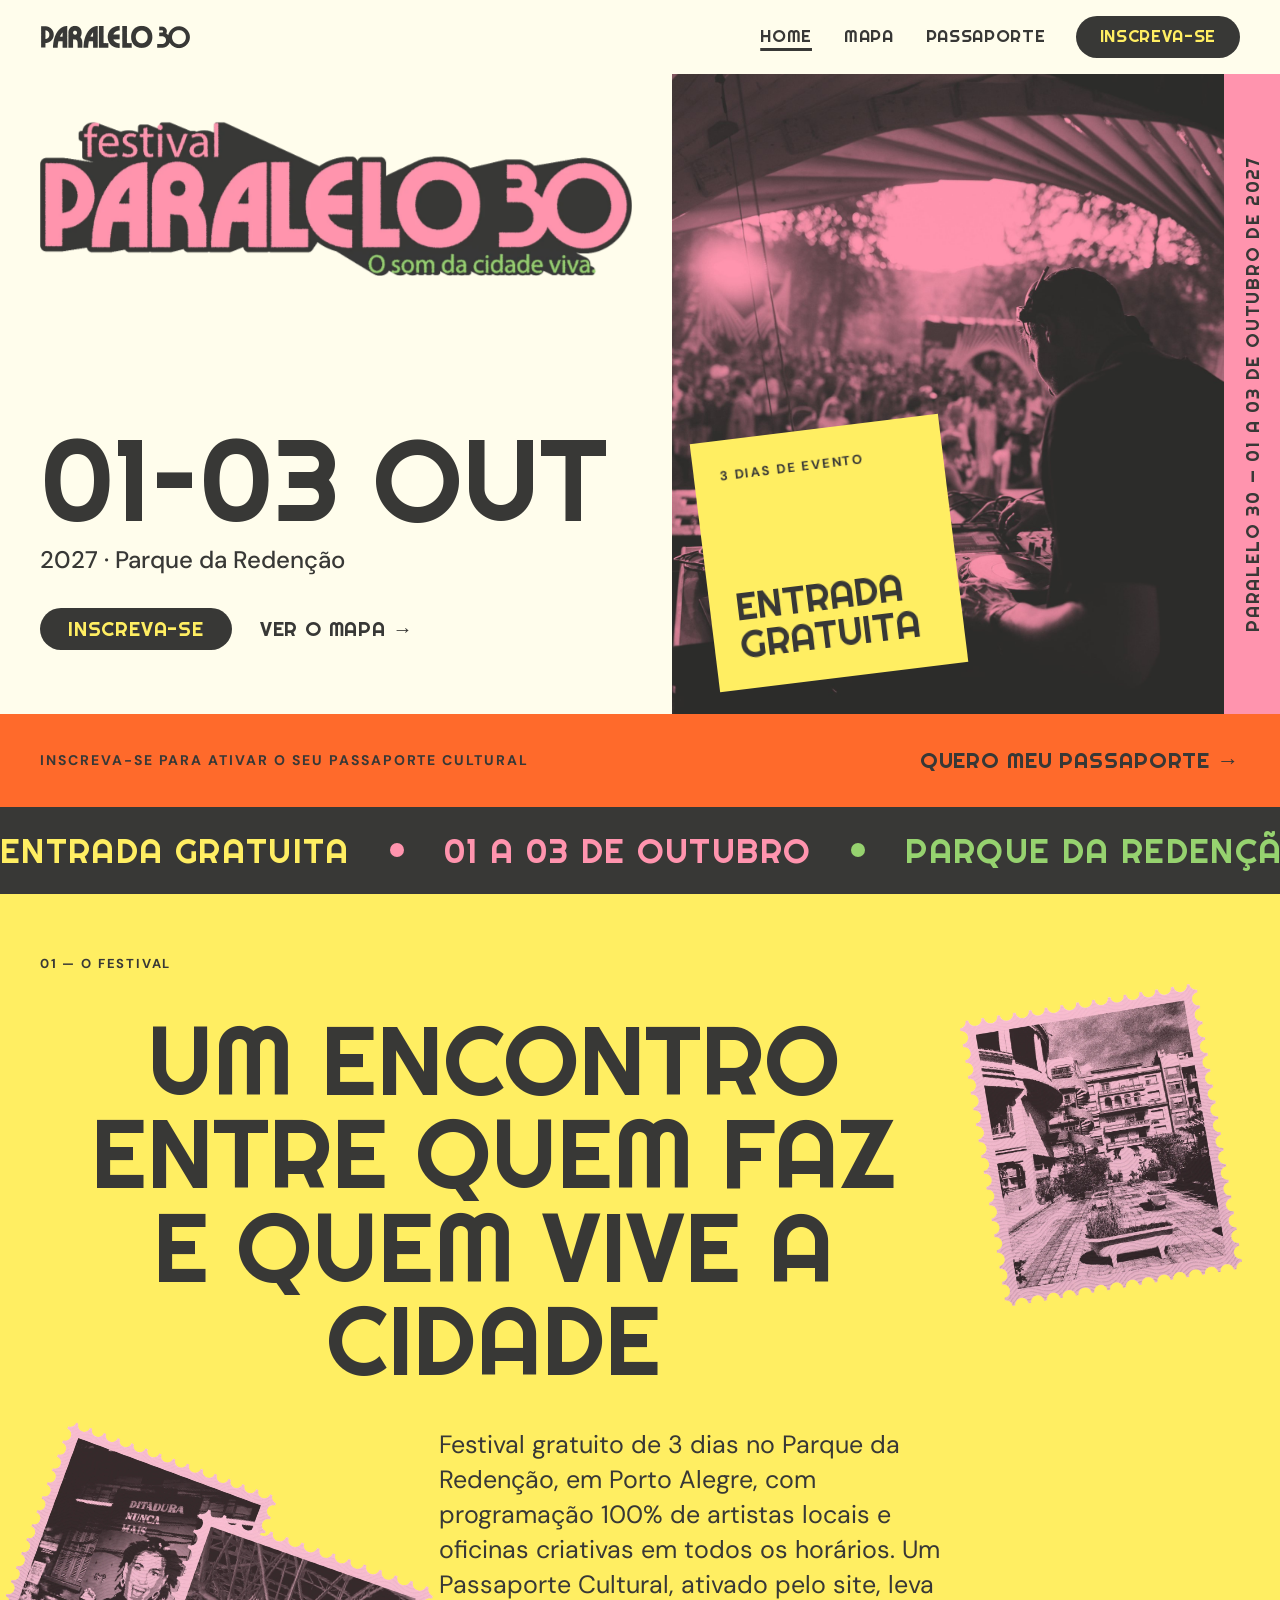
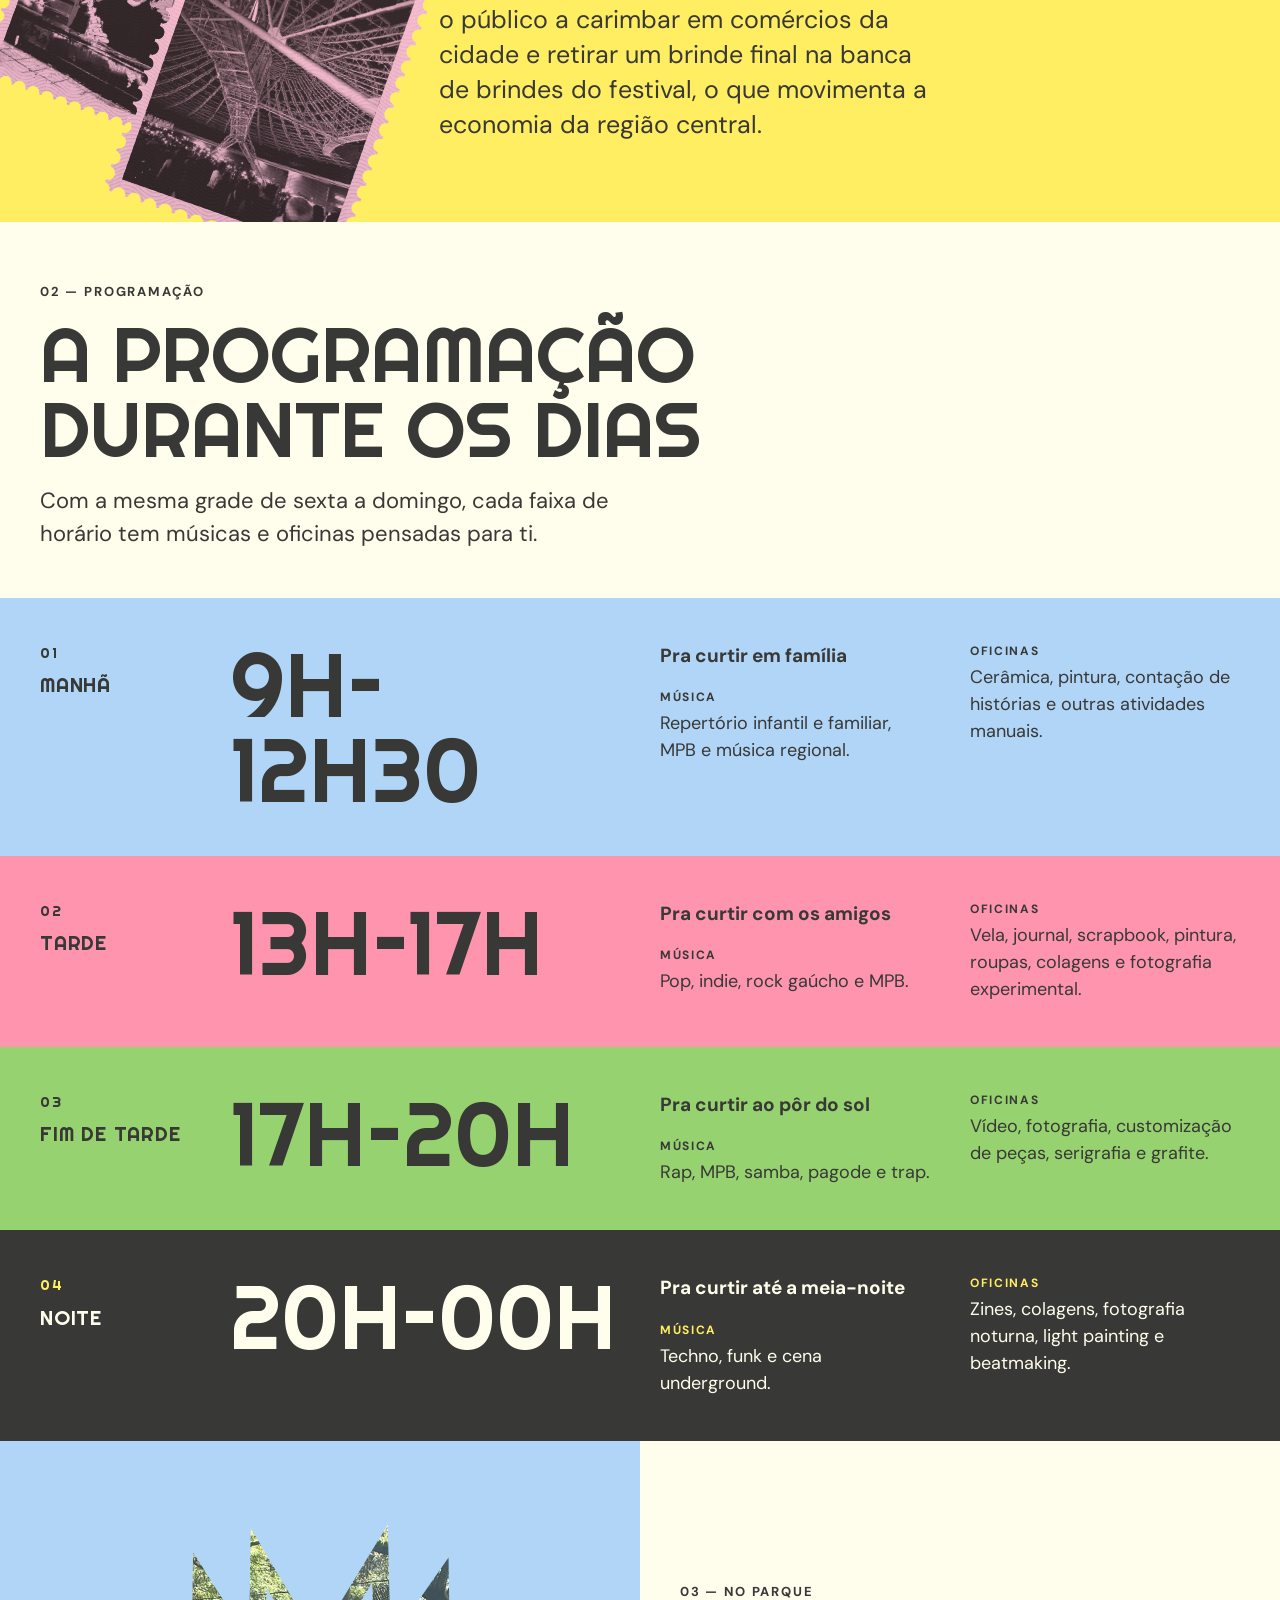
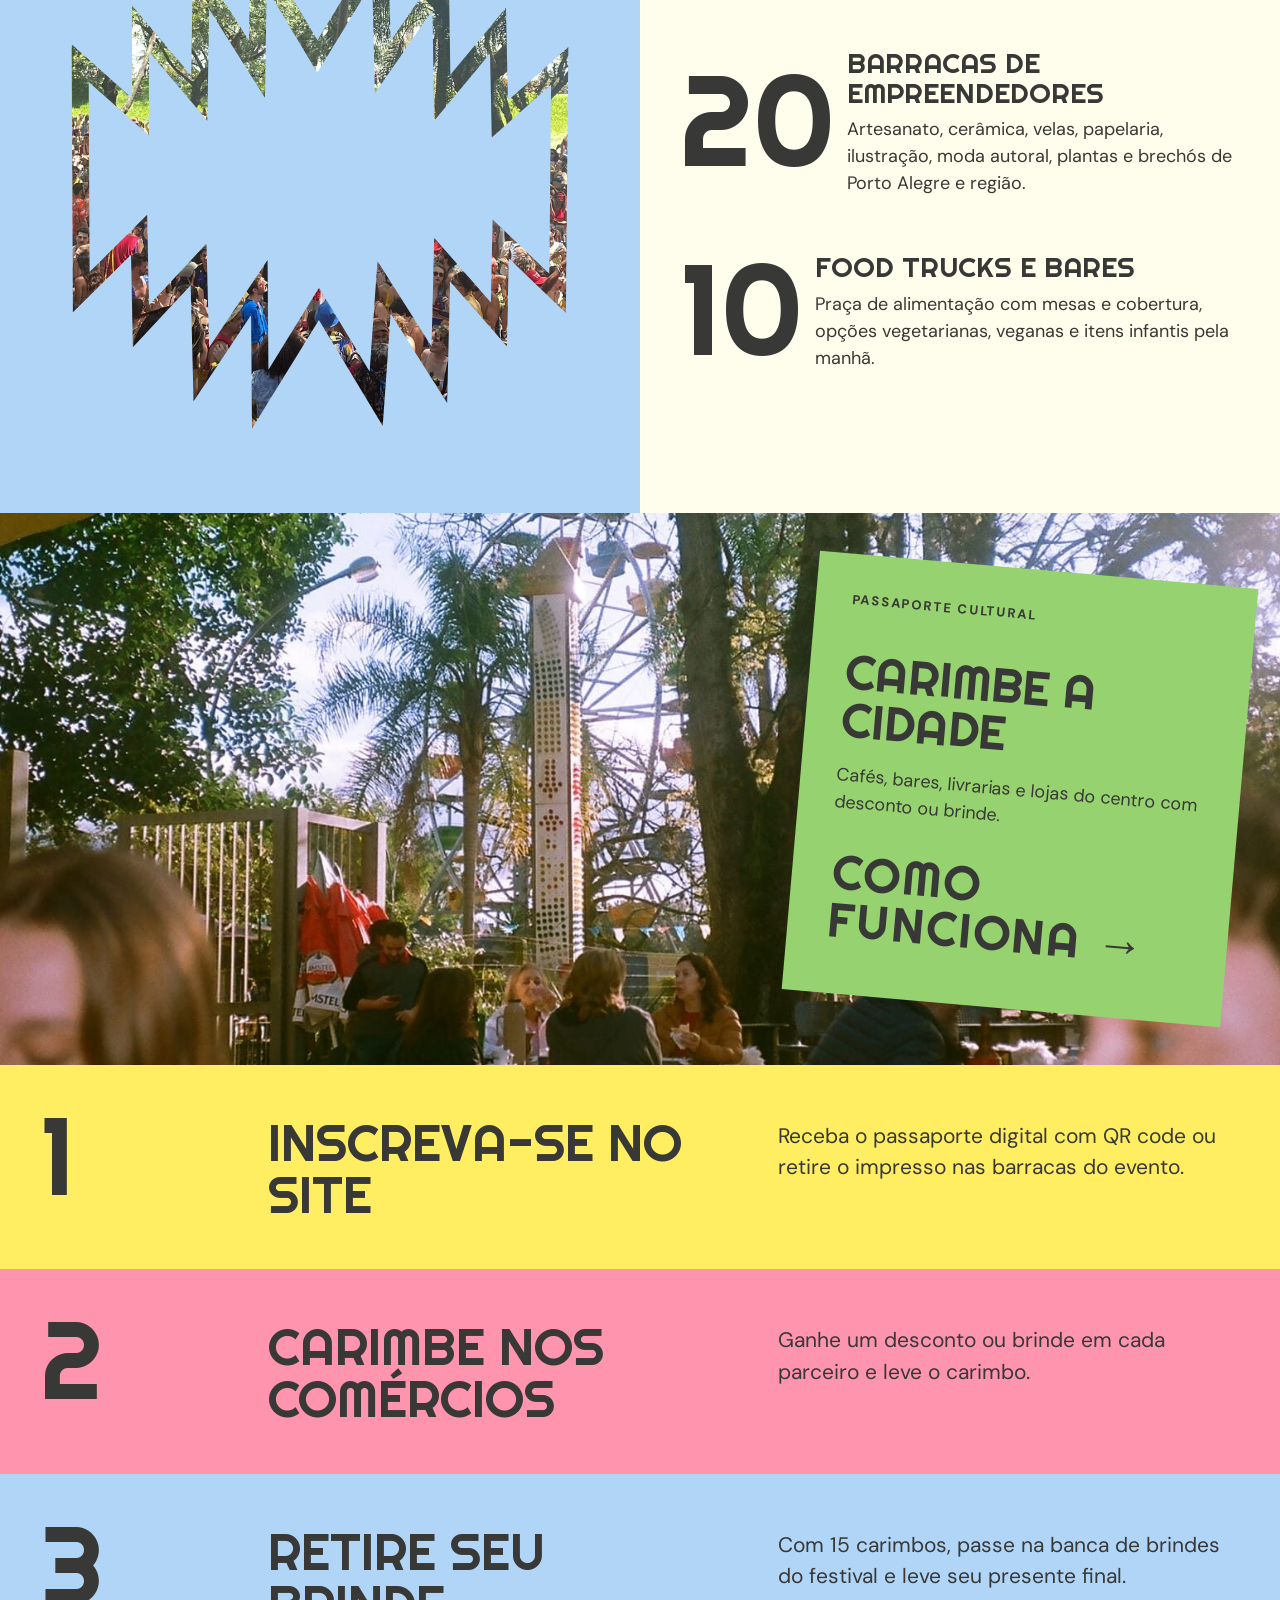
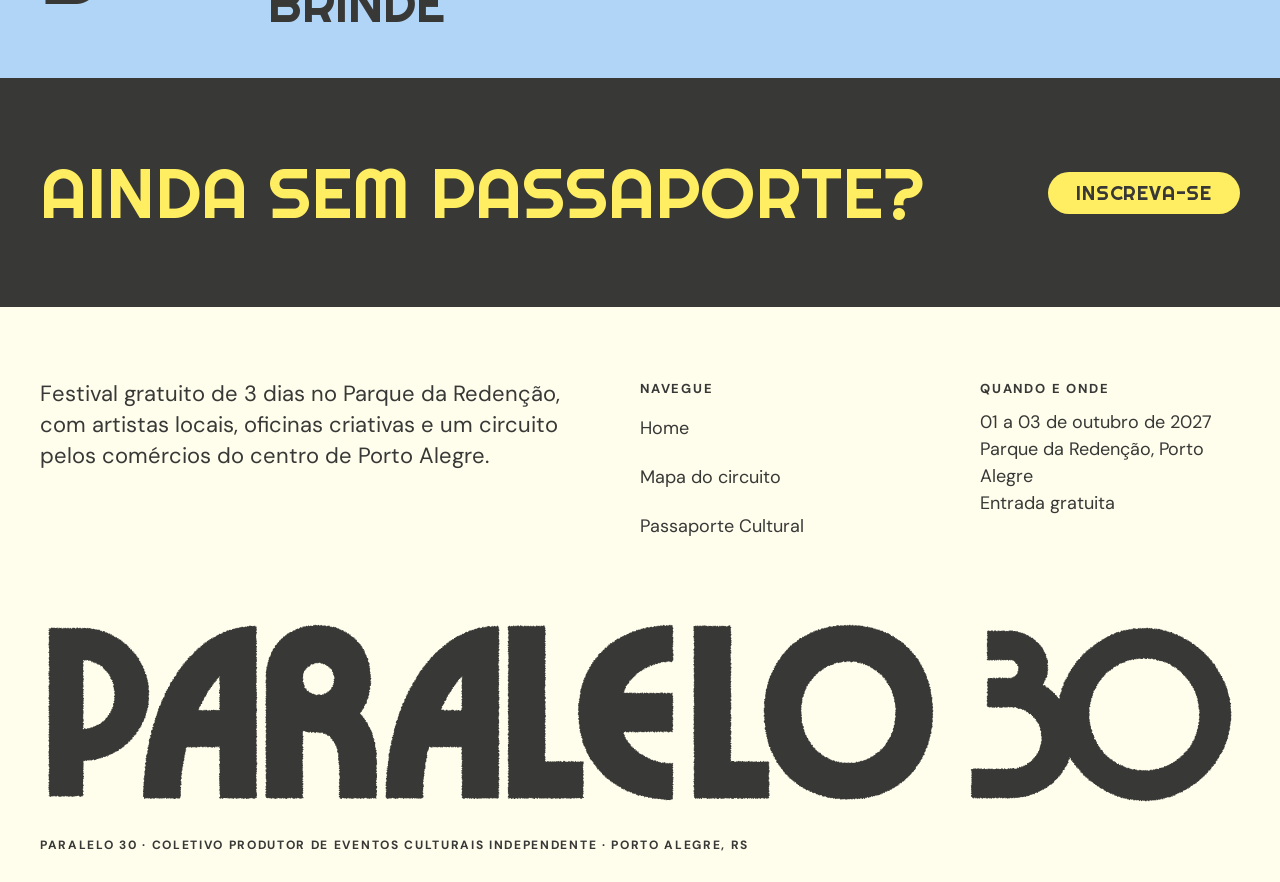
==== index.html @ cb879d27 "Publica site Paralelo 30" ====
<!doctype html>
<html lang="pt-BR">
<head>
<meta charset="utf-8">
<meta name="viewport" content="width=device-width, initial-scale=1">
<title>Paralelo 30 · Festival cultural em Porto Alegre</title>
<meta name="description" content="Paralelo 30: festival cultural gratuito de 3 dias no Parque da Redenção, Porto Alegre, 01 a 03 de outubro de 2027.">
<link rel="stylesheet" href="style.css">
</head>
<body>
<header class="top"><div class="top-in">
<a class="logo" href="index.html" aria-label="Paralelo 30, página inicial"><img src="assets/logo-dark.svg" alt="Paralelo 30"></a>
<nav aria-label="Principal"><a class="tab rt on" href="index.html" aria-current="page">Home</a><a class="tab rt" href="mapa.html">Mapa</a><a class="tab rt" href="passaporte.html">Passaporte</a><a class="btn dark rt" href="passaporte.html#inscricao">Inscreva-se</a></nav>
</div></header>
<main>
<section class="hero">
<div class="hero-l">
<img class="logo-hero in" src="assets/hero-logo.webp" alt="Festival Paralelo 30. O som da cidade viva.">
<div class="col">
<div><p class="date rt wipe d1">01–03 out</p><p class="where in d2">2027 · Parque da Redenção</p></div>
<div class="btns in d3"><a class="btn dark rt" href="passaporte.html#inscricao">Inscreva-se</a><a class="lnk rt" href="mapa.html">Ver o mapa →</a></div>
</div>
</div>
<div class="hero-r">
<img src="assets/dj.jpg" alt="DJ em silhueta atrás da mesa, olhando para o público ao ar livre">
<div class="sq"><p class="eyebrow">3 dias de evento</p><p class="rt">Entrada gratuita</p></div>
</div>
<div class="vstrip" style="background:#FF94AE"><span class="rt vtext">Paralelo 30 — 01 a 03 de outubro de 2027</span></div>
</section>
<section class="strip-o"><div class="wrap"><p class="eyebrow">Inscreva-se para ativar o seu passaporte cultural</p><a class="rt lnk" href="passaporte.html#inscricao">Quero meu passaporte →</a></div></section>
<section class="mq-box" aria-label="Resumo do festival"><div class="mq"><div class="mq-g"><span class="t rt" style="color:#FFEE62">Entrada gratuita</span><i style="background:#FF94AE"></i><span class="t rt" style="color:#FF94AE">01 a 03 de outubro</span><i style="background:#96D26F"></i><span class="t rt" style="color:#96D26F">Parque da Redenção</span><i style="background:#B0D5F7"></i><span class="t rt" style="color:#B0D5F7">Artistas locais</span><i style="background:#FFEE62"></i><span class="t rt" style="color:#FFFDEC">Passaporte Cultural</span><i style="background:#FF6A2B"></i></div><div class="mq-g" aria-hidden="true"><span class="t rt" style="color:#FFEE62">Entrada gratuita</span><i style="background:#FF94AE"></i><span class="t rt" style="color:#FF94AE">01 a 03 de outubro</span><i style="background:#96D26F"></i><span class="t rt" style="color:#96D26F">Parque da Redenção</span><i style="background:#B0D5F7"></i><span class="t rt" style="color:#B0D5F7">Artistas locais</span><i style="background:#FFEE62"></i><span class="t rt" style="color:#FFFDEC">Passaporte Cultural</span><i style="background:#FF6A2B"></i></div></div></section>
<section class="s01">
<img class="st mural pop" src="assets/stamp-mural.webp" alt="Selo postal rosa com foto em preto e rosa de um mural com o rosto de uma mulher sorrindo e a frase Ditadura nunca mais">
<img class="st estrutura pop" src="assets/stamp-estrutura.webp" alt="Selo postal rosa com foto em preto e rosa da estrutura metálica de um telhado sobre o público">
<img class="st patio pop" src="assets/stamp-patio.webp" alt="Selo postal rosa com foto em preto e rosa de um pátio com banheiras de plantas e prédios ao fundo">
<div class="wrap">
<p class="eyebrow">01 — O festival</p>
<h2 class="rt">Um encontro entre quem faz <br> e quem vive a cidade</h2>
<p class="txt">Festival gratuito de 3 dias no Parque da Redenção, em Porto Alegre, com programação 100% de artistas locais e oficinas criativas em todos os horários. Um Passaporte Cultural, ativado pelo site, leva o público a carimbar em comércios da cidade e retirar um brinde final na banca de brindes do festival, o que movimenta a economia da região central.</p>
</div>
</section>
<section class="prog-h"><p class="eyebrow">02 — Programação</p><h2 class="rt h-xl" style="max-width:980px">A programação durante os dias</h2><p class="lead">Com a mesma grade de sexta a domingo, cada faixa de horário tem músicas e oficinas pensadas para ti.</p></section>
<article style="background:#B0D5F7;color:#383836"><div class="row">
<div class="n"><p class="rt num" style="color:#383836">01</p><p class="rt lbl">Manhã</p></div>
<h3 class="rt">9h–12h30</h3>
<div class="c1"><p class="who">Pra curtir em família</p><div><p class="k" style="color:#383836">Música</p><p class="v">Repertório infantil e familiar, MPB e música regional.</p></div></div>
<div class="c2"><p class="k" style="color:#383836">Oficinas</p><p class="v">Cerâmica, pintura, contação de histórias e outras atividades manuais.</p></div>
</div></article>
<article style="background:#FF94AE;color:#383836"><div class="row">
<div class="n"><p class="rt num" style="color:#383836">02</p><p class="rt lbl">Tarde</p></div>
<h3 class="rt">13h–17h</h3>
<div class="c1"><p class="who">Pra curtir com os amigos</p><div><p class="k" style="color:#383836">Música</p><p class="v">Pop, indie, rock gaúcho e MPB.</p></div></div>
<div class="c2"><p class="k" style="color:#383836">Oficinas</p><p class="v">Vela, journal, scrapbook, pintura, roupas, colagens e fotografia experimental.</p></div>
</div></article>
<article style="background:#96D26F;color:#383836"><div class="row">
<div class="n"><p class="rt num" style="color:#383836">03</p><p class="rt lbl">Fim de tarde</p></div>
<h3 class="rt">17h–20h</h3>
<div class="c1"><p class="who">Pra curtir ao pôr do sol</p><div><p class="k" style="color:#383836">Música</p><p class="v">Rap, MPB, samba, pagode e trap.</p></div></div>
<div class="c2"><p class="k" style="color:#383836">Oficinas</p><p class="v">Vídeo, fotografia, customização de peças, serigrafia e grafite.</p></div>
</div></article>
<article style="background:#383836;color:#FFFDEC"><div class="row">
<div class="n"><p class="rt num" style="color:#FFEE62">04</p><p class="rt lbl">Noite</p></div>
<h3 class="rt">20h–00h</h3>
<div class="c1"><p class="who">Pra curtir até a meia-noite</p><div><p class="k" style="color:#FFEE62">Música</p><p class="v">Techno, funk e cena underground.</p></div></div>
<div class="c2"><p class="k" style="color:#FFEE62">Oficinas</p><p class="v">Zines, colagens, fotografia noturna, light painting e beatmaking.</p></div>
</div></article>
<section class="parque">
<div class="l"><div class="mask"><img src="assets/crowd.jpg" alt="Multidão reunida sob as árvores de um parque em dia de sol"></div></div>
<div class="r"><p class="eyebrow">03 — No parque</p>
<div class="stats">
<div class="stat"><p class="big rt">20</p><div class="t"><p class="rt">Barracas de empreendedores</p><p>Artesanato, cerâmica, velas, papelaria, ilustração, moda autoral, plantas e brechós de Porto Alegre e região.</p></div></div>
<div class="stat"><p class="big rt">10</p><div class="t"><p class="rt">Food trucks e bares</p><p>Praça de alimentação com mesas e cobertura, opções vegetarianas, veganas e itens infantis pela manhã.</p></div></div>
</div></div>
</section>
<section class="banner">
<img src="assets/cafe.jpg" alt="Mesas ao ar livre sob árvores, com uma roda-gigante ao fundo">
<div class="card"><p class="eyebrow">Passaporte Cultural</p><div class="body"><p class="rt">Carimbe a cidade</p><p>Cafés, bares, livrarias e lojas do centro com desconto ou brinde.</p><a class="lnk rt" href="passaporte.html">Como funciona →</a></div></div>
</section>
<article class="step" style="background:#FFEE62"><div class="in-w"><p class="no rt">1</p><h3 class="rt">Inscreva-se no site</h3><p class="d">Receba o passaporte digital com QR code ou retire o impresso nas barracas do evento.</p></div></article>
<article class="step" style="background:#FF94AE"><div class="in-w"><p class="no rt">2</p><h3 class="rt">Carimbe nos comércios</h3><p class="d">Ganhe um desconto ou brinde em cada parceiro e leve o carimbo.</p></div></article>
<article class="step" style="background:#B0D5F7"><div class="in-w"><p class="no rt">3</p><h3 class="rt">Retire seu brinde</h3><p class="d">Com 15 carimbos, passe na banca de brindes do festival e leve seu presente final.</p></div></article>
<section class="cta"><h2 class="rt">Ainda sem passaporte?</h2><a class="btn yellow rt" href="passaporte.html#inscricao">Inscreva-se</a></section>
</main>
<footer class="foot">
<div class="foot-top">
<p class="about">Festival gratuito de 3 dias no Parque da Redenção, com artistas locais, oficinas criativas e um circuito pelos comércios do centro de Porto Alegre.</p>
<div class="col"><p class="eyebrow">Navegue</p><a href="index.html">Home</a><a href="mapa.html">Mapa do circuito</a><a href="passaporte.html">Passaporte Cultural</a></div>
<div class="col"><p class="eyebrow">Quando e onde</p><p>01 a 03 de outubro de 2027<br>Parque da Redenção, Porto Alegre<br>Entrada gratuita</p></div>
</div>
<div class="foot-logo"><img src="assets/logo-dark.svg" alt="Paralelo 30"></div>
<div class="foot-bot"><p class="eyebrow">Paralelo 30 · coletivo produtor de eventos culturais independente · Porto Alegre, RS</p></div>
</footer>
</body>
</html>
---- style.css ----
@font-face{font-family:'Righteous';font-weight:400;font-display:swap;src:url(assets/fonts/righteous.woff2) format('woff2')}
@font-face{font-family:'DM Sans';font-weight:400;font-display:swap;src:url(assets/fonts/dm-sans-400.woff2) format('woff2')}
@font-face{font-family:'DM Sans';font-weight:500;font-display:swap;src:url(assets/fonts/dm-sans-500.woff2) format('woff2')}
@font-face{font-family:'DM Sans';font-weight:700;font-display:swap;src:url(assets/fonts/dm-sans-700.woff2) format('woff2')}

:root{--y:#FFEE62;--p:#FF94AE;--b:#B0D5F7;--g:#96D26F;--d:#383836;--c:#FFFDEC;--o:#FF6A2B}
*{box-sizing:border-box}
html{scroll-behavior:smooth}
body{margin:0;background:var(--c);color:var(--d);font:400 18px/1.5 'DM Sans',sans-serif;overflow-x:hidden}
a{color:inherit;text-decoration:none}
img{display:block}
h1,h2,h3,p,ol{margin:0}
a:focus-visible,button:focus-visible,input:focus-visible{outline:3px solid var(--d);outline-offset:3px}
.rt{font-family:'Righteous',sans-serif;font-weight:400;text-transform:uppercase}
.eyebrow{font-size:13px;font-weight:700;letter-spacing:.14em;text-transform:uppercase}
.wrap{padding-left:40px;padding-right:40px}
.h-xl{font-size:clamp(44px,6vw,88px);line-height:.98}
.vtext{writing-mode:vertical-rl;transform:rotate(180deg);white-space:nowrap}
.vstrip{flex:0 0 56px;display:flex;align-items:center;justify-content:center;padding:24px 0}
.vstrip span{font-size:18px;letter-spacing:.1em}

/* navbar */
.top{position:sticky;top:0;z-index:50;background:var(--c)}
.top::after{content:"";position:absolute;left:0;right:0;bottom:0;height:4px;background:var(--o);transform-origin:left;transform:scaleX(0)}
.top-in{padding:12px 40px;display:flex;flex-wrap:wrap;align-items:center;justify-content:space-between;gap:12px}
.top .logo{display:block;padding:8px 0}
.top .logo img{height:26px;width:auto}
.top .logo:hover img{animation:wob .5s ease-in-out}
.top nav{display:flex;flex-wrap:wrap;align-items:center;gap:4px}
.tab{font-size:17px;letter-spacing:.04em;padding:12px 14px;display:inline-block;background:linear-gradient(currentColor,currentColor) 14px calc(100% - 8px)/0 3px no-repeat;transition:background-size .3s cubic-bezier(.2,.8,.2,1),transform .25s cubic-bezier(.34,1.56,.64,1)}
.tab:hover{background-size:calc(100% - 28px) 3px;transform:translateY(-2px) rotate(-2deg)}
.tab.on{text-decoration:underline;text-underline-offset:6px;text-decoration-thickness:3px;background:none}
.top .btn{font-size:17px;padding:0 24px;margin-left:12px}

/* botoes */
.btn{display:inline-flex;align-items:center;height:42px;padding:0 28px;border-radius:999px;font-size:20px;letter-spacing:.04em;border:0;cursor:pointer;transition:transform .25s cubic-bezier(.34,1.56,.64,1)}
.btn:hover{transform:scale(1.07) rotate(-2deg)}
.btn:active{transform:scale(.96)}
.btn.dark{background:var(--d);color:var(--y)}
.btn.yellow{background:var(--y);color:var(--d)}
.lnk{font-size:20px;letter-spacing:.04em;padding:14px 4px;display:inline-block}
.lnk:hover{text-decoration:underline;text-underline-offset:6px;text-decoration-thickness:3px}
.btns{display:flex;flex-wrap:wrap;gap:8px 24px;align-items:center}

/* hero home */
.hero{display:flex;flex-wrap:wrap;background:var(--b)}
.hero-l{flex:1 1 560px;min-width:0;display:flex;flex-direction:column;justify-content:space-between;gap:56px;padding:48px 40px 56px;background:var(--c)}
.hero-l .logo-hero{width:100%;max-width:760px;height:auto}
.hero-l .date{font-size:clamp(64px,9vw,132px);line-height:.92}
.hero-l .where{margin-top:10px;font-size:24px;font-weight:500}
.hero-l .col{display:flex;flex-direction:column;gap:22px}
.hero-r{flex:1 1 440px;position:relative;min-height:640px;background:var(--d);overflow:hidden}
.hero-r>img{position:absolute;inset:0;width:100%;height:100%;object-fit:cover;object-position:60% 50%}
.sq{position:absolute;left:32px;bottom:36px;width:250px;height:250px;background:var(--y);transform:rotate(-7deg);padding:26px;display:flex;flex-direction:column;justify-content:space-between;animation:sq 1s .6s cubic-bezier(.34,1.56,.64,1) both}
.sq .rt{font-size:38px;line-height:1}
.strip-o{background:var(--o)}
.strip-o .wrap{padding-top:20px;padding-bottom:20px;display:flex;flex-wrap:wrap;gap:8px 32px;align-items:center;justify-content:space-between}
.strip-o .eyebrow{font-size:14px}
.strip-o a{font-size:22px;letter-spacing:.04em;padding:10px 0}
.mq-box{background:var(--d);overflow:hidden;padding:18px 0}
.mq{display:flex;width:max-content;animation:marquee 32s linear infinite}
.mq:hover{animation-play-state:paused}
.mq-g{display:flex;align-items:center;gap:40px;padding-right:40px;flex:none}
.mq-g span.t{font-size:34px;letter-spacing:.04em;white-space:nowrap}
.mq-g i{flex:none;width:14px;height:14px;border-radius:50%}

/* 01 festival */
.s01{position:relative;background:var(--y);overflow:hidden;padding:60px 0 80px;min-height:900px}
.s01 .wrap{position:relative;z-index:2;display:flex;flex-direction:column;gap:40px;padding-right:26%}
.s01 h2{font-size:clamp(44px,7.6vw,110px);line-height:.96;text-align:center;max-width:1308px;margin:0 auto}
.s01 .txt{font-size:25px;line-height:1.4;max-width:760px;margin-left:44%}
.st{position:absolute;height:auto;z-index:1}
.st.mural{width:20%;max-width:290px;left:0;bottom:90px;transform:rotate(12deg)}
.st.estrutura{width:22%;max-width:330px;left:10%;bottom:-30px;transform:rotate(12deg)}
.st.patio{width:22%;max-width:340px;right:3%;top:90px;z-index:1}
.pop{transition:rotate .3s cubic-bezier(.34,1.56,.64,1),scale .3s cubic-bezier(.34,1.56,.64,1)}
.pop:hover{rotate:-6deg;scale:1.07}

/* programacao */
.prog-h{background:var(--c);padding:60px 40px 48px;display:flex;flex-direction:column;gap:16px}
.prog-h p.lead{font-size:22px;max-width:620px}
.row{padding:44px 40px;display:flex;flex-wrap:wrap;gap:20px 40px;align-items:flex-start}
.row .n{flex:0 0 150px}
.row .n .num{font-size:15px;letter-spacing:.1em}
.row .n .lbl{font-size:20px;letter-spacing:.04em;margin-top:6px}
.row h3{flex:1 1 380px;font-size:clamp(56px,7vw,104px);line-height:.95}
.row .c1{flex:1 1 260px;display:flex;flex-direction:column;gap:18px}
.row .c1 .who{font-weight:700;font-size:19px}
.row .c2{flex:1 1 260px}
.row .k{margin-bottom:4px;font-size:12px;font-weight:700;letter-spacing:.14em;text-transform:uppercase}
.row .v{font-size:18px}

/* parque */
.parque{display:flex;flex-wrap:wrap;background:var(--c)}
.parque .l{flex:1 1 520px;min-width:0;display:flex;align-items:center;justify-content:center;padding:56px 40px;background:var(--b)}
.parque .mask{width:100%;max-width:600px;aspect-ratio:1/1;-webkit-mask:url("data:image/svg+xml;utf8,%3Csvg%20id=%22Camada_1%22%20data-name=%22Camada%201%22%20xmlns=%22http://www.w3.org/2000/svg%22%20xmlns:xlink=%22http://www.w3.org/1999/xlink%22%20viewBox=%220%200%202131.38%202051.73%22%3E%0A%20%20%3Cdefs%3E%0A%20%20%20%20%0A%20%20%20%20%3CradialGradient%20id=%22Gradiente_sem_nome_7%22%20data-name=%22Gradiente%20sem%20nome%207%22%20cx=%221065.69%22%20cy=%221025.87%22%20fx=%221065.69%22%20fy=%221025.87%22%20r=%22952.28%22%20gradientUnits=%22userSpaceOnUse%22%3E%0A%20%20%20%20%20%20%3Cstop%20offset=%220%22%20stop-color=%22%23b0d5f7%22/%3E%0A%20%20%20%20%20%20%3Cstop%20offset=%221%22%20stop-color=%22%239ec2dd%22/%3E%0A%20%20%20%20%3C/radialGradient%3E%0A%20%20%3C/defs%3E%0A%20%20%3Cpath%20fill=%22url(%23Gradiente_sem_nome_7)%22%20d=%22M1264.6,287.57l9.96,421.02,219.17-315.77,6.64,421.02,212.53-256.12,6.64,319.28,225.81-199.99-6.64,719.24-215.85-207-6.64,315.77-215.85-245.6-9.96,414-205.89-326.28-29.88,421.01-192.61-319.27-192.6,312.26-3.32-417.51-222.49,333.3-9.96-396.46-219.17,235.07-6.65-343.83-219.17,217.53-3.32-722.75q114.57,101.74,229.14,203.49v-319.27l222.49,263.13,6.64-424.52,212.53,336.81,6.64-417.51,192.6,322.78L1264.6,287.57H1264.6ZM1323.71,66.68l-114.06,187.46-153.72,252.64-137.91-231.12-115.95-194.31-3.59,226.25-3.21,201.52-97.26-154.13-115.32-182.77-3.38,216.09-3.96,253.03-111.75-132.16-113.43-134.16v351.81l-122.11-108.44-107.69-95.64.66,144.03,3.33,722.75.7,153.47,108.92-108.11,112.46-111.61,3.74,193.5,3.06,158.77,108.29-116.15,111.78-119.89,6.01,239.04,5.1,202.92,112.69-168.83,106.34-159.3,1.66,208.31,1.78,223.4,117.28-190.15,137.25-222.51,138.14,228.99,104.86,173.82,14.37-202.49,16-225.38,101.22,160.42,113.58,180,5.12-212.78,6-249.46,107.2,121.97,109.14,124.18,3.48-165.29,3.56-169.28,110.1,105.59,107.46,103.05,1.38-148.88,6.64-719.24,1.34-144.66-108.3,95.91-121.75,107.83-3.75-180.3-3.59-172.56-110.22,132.82-101.46,122.27-3.9-247.11-3.15-199.9-114,164.24-106.69,153.72-5.3-223.82L1323.71,66.68H1323.71Z%22/%3E%0A%3C/svg%3E") center/contain no-repeat;mask:url("data:image/svg+xml;utf8,%3Csvg%20id=%22Camada_1%22%20data-name=%22Camada%201%22%20xmlns=%22http://www.w3.org/2000/svg%22%20xmlns:xlink=%22http://www.w3.org/1999/xlink%22%20viewBox=%220%200%202131.38%202051.73%22%3E%0A%20%20%3Cdefs%3E%0A%20%20%20%20%0A%20%20%20%20%3CradialGradient%20id=%22Gradiente_sem_nome_7%22%20data-name=%22Gradiente%20sem%20nome%207%22%20cx=%221065.69%22%20cy=%221025.87%22%20fx=%221065.69%22%20fy=%221025.87%22%20r=%22952.28%22%20gradientUnits=%22userSpaceOnUse%22%3E%0A%20%20%20%20%20%20%3Cstop%20offset=%220%22%20stop-color=%22%23b0d5f7%22/%3E%0A%20%20%20%20%20%20%3Cstop%20offset=%221%22%20stop-color=%22%239ec2dd%22/%3E%0A%20%20%20%20%3C/radialGradient%3E%0A%20%20%3C/defs%3E%0A%20%20%3Cpath%20fill=%22url(%23Gradiente_sem_nome_7)%22%20d=%22M1264.6,287.57l9.96,421.02,219.17-315.77,6.64,421.02,212.53-256.12,6.64,319.28,225.81-199.99-6.64,719.24-215.85-207-6.64,315.77-215.85-245.6-9.96,414-205.89-326.28-29.88,421.01-192.61-319.27-192.6,312.26-3.32-417.51-222.49,333.3-9.96-396.46-219.17,235.07-6.65-343.83-219.17,217.53-3.32-722.75q114.57,101.74,229.14,203.49v-319.27l222.49,263.13,6.64-424.52,212.53,336.81,6.64-417.51,192.6,322.78L1264.6,287.57H1264.6ZM1323.71,66.68l-114.06,187.46-153.72,252.64-137.91-231.12-115.95-194.31-3.59,226.25-3.21,201.52-97.26-154.13-115.32-182.77-3.38,216.09-3.96,253.03-111.75-132.16-113.43-134.16v351.81l-122.11-108.44-107.69-95.64.66,144.03,3.33,722.75.7,153.47,108.92-108.11,112.46-111.61,3.74,193.5,3.06,158.77,108.29-116.15,111.78-119.89,6.01,239.04,5.1,202.92,112.69-168.83,106.34-159.3,1.66,208.31,1.78,223.4,117.28-190.15,137.25-222.51,138.14,228.99,104.86,173.82,14.37-202.49,16-225.38,101.22,160.42,113.58,180,5.12-212.78,6-249.46,107.2,121.97,109.14,124.18,3.48-165.29,3.56-169.28,110.1,105.59,107.46,103.05,1.38-148.88,6.64-719.24,1.34-144.66-108.3,95.91-121.75,107.83-3.75-180.3-3.59-172.56-110.22,132.82-101.46,122.27-3.9-247.11-3.15-199.9-114,164.24-106.69,153.72-5.3-223.82L1323.71,66.68H1323.71Z%22/%3E%0A%3C/svg%3E") center/contain no-repeat}
.parque .mask img{width:100%;height:100%;object-fit:cover}
.parque .r{flex:1 1 520px;min-width:0;padding:64px 40px;display:flex;flex-direction:column;justify-content:center;gap:40px}
.parque .stats{display:flex;flex-direction:column;gap:48px}
.stat{display:flex;gap:12px;align-items:center}
.stat .big{font-size:clamp(80px,10vw,150px);line-height:.85}
.stat .t{flex:1 1 260px}
.stat .t .rt{font-size:28px;line-height:1.05}
.stat .t p{margin-top:8px;font-size:18px}

/* banner cafe */
.banner{position:relative;background:var(--d);min-height:520px;display:flex;align-items:center;overflow:hidden}
.banner>img{position:absolute;inset:0;width:100%;height:100%;object-fit:cover}
.banner .card{position:relative;margin:56px 40px 56px auto;width:min(440px,calc(100% - 80px));aspect-ratio:1/1;background:var(--g);transform:rotate(5deg);padding:36px;display:flex;flex-direction:column;justify-content:space-between}
.banner .card .rt{font-size:48px;line-height:1}
.banner .card .body{display:flex;flex-direction:column;gap:18px}

/* passos */
.step .in-w{padding:44px 40px 48px;display:flex;flex-wrap:wrap;gap:16px 48px;align-items:flex-start}
.step .no{flex:0 0 180px;font-size:110px;line-height:.85}
.step h3{flex:1 1 340px;font-size:clamp(34px,4vw,56px);line-height:1.02;padding-top:8px}
.step p.d{flex:1 1 340px;font-size:21px;padding-top:12px;max-width:520px}
.cta{background:var(--d);padding:80px 40px;display:flex;flex-wrap:wrap;gap:24px 40px;align-items:center;justify-content:space-between}
.cta h2{font-size:clamp(40px,5.5vw,76px);line-height:.98;color:var(--y);flex:1 1 520px}
.cta .btn{font-size:20px}

/* footer */
.foot{background:var(--c);padding-top:72px}
.foot-top{padding:0 40px 64px;display:flex;flex-wrap:wrap;gap:40px;justify-content:space-between}
.foot-top .about{flex:1 1 360px;max-width:520px;font-size:22px;line-height:1.4}
.foot-top .col{flex:0 1 260px;display:flex;flex-direction:column;gap:10px}
.foot-top .col a{font-size:18px;padding:6px 0;display:inline-block}
.foot-top .col a:hover{text-decoration:underline;text-underline-offset:6px;text-decoration-thickness:3px}
.foot-logo{padding:0 40px 20px}
.foot-logo img{width:100%;height:auto}
.foot-bot{padding:0 40px 28px}
.foot-bot p{font-size:12px}

/* mapa */
.mapa-hero{display:flex;flex-wrap:nowrap;background:var(--g)}
.mapa-hero .tt{flex:0 0 120px;display:flex;align-items:flex-end;justify-content:center;padding:32px 0}
.mapa-hero .tt h1{font-size:clamp(48px,6vw,84px);line-height:1;letter-spacing:.02em}
.mapa-hero .mid{flex:1 1 0;min-width:0;display:flex;flex-direction:column}
.map{position:relative;width:100%;aspect-ratio:1296/760;background:#FEFDED;overflow:hidden}
.map>img{position:absolute;inset:0;width:100%;height:100%;object-fit:cover}
.pin{position:absolute;left:44%;top:70.3%;transform:translate(-50%,-50%);pointer-events:none;background:var(--d);color:var(--y);font-size:15px;letter-spacing:.06em;padding:0 18px;height:42px;display:flex;align-items:center;border-radius:999px;white-space:nowrap;animation:beat 2.2s ease-in-out infinite}
.zone{position:absolute;transform:translate(-50%,-50%);font-family:'Righteous',sans-serif;text-transform:uppercase;letter-spacing:.04em;font-size:16px;padding:0 18px;height:42px;border:0;border-radius:999px;cursor:pointer;white-space:nowrap;background:var(--y);color:var(--d);transition:scale .2s cubic-bezier(.34,1.56,.64,1)}
.zone[aria-pressed=true]{background:var(--d);color:var(--y)}
.zone:hover{scale:1.08}
.bar-y{background:var(--y);padding:14px 24px;display:flex;flex-wrap:wrap;gap:4px 28px;align-items:center;justify-content:space-between}
.bar-y p{font-size:20px;letter-spacing:.04em}
.chips{display:flex;flex-wrap:wrap;gap:0 8px}
.chips button{font-family:'Righteous',sans-serif;text-transform:uppercase;font-size:16px;letter-spacing:.04em;padding:0 10px;height:42px;border:0;background:transparent;color:var(--d);cursor:pointer}
.bar-d{background:var(--d);color:var(--c);padding:14px 24px}
.bar-d p{font-size:15px}
.mapa-hero .vstrip{background:var(--d);color:var(--y)}
.list{background:var(--p)}
.list-h{padding:88px 40px 40px;display:flex;flex-wrap:wrap;gap:16px 40px;align-items:flex-end;justify-content:space-between}
.list-h .l{display:flex;flex-direction:column;gap:16px}
.list-h .cnt{font-size:28px}
.list-b{padding:0 40px 80px;display:flex;flex-direction:column}
.filters{display:flex;flex-wrap:wrap;gap:12px 20px;align-items:center;margin-bottom:28px}
.filters input{flex:1 1 280px;max-width:440px;height:42px;padding:0 20px;border:0;border-radius:999px;background:var(--c);color:var(--d);font:400 18px 'DM Sans',sans-serif}
.cat-group{display:flex;flex-wrap:wrap;gap:8px}
.cat-group button{font-family:'Righteous',sans-serif;text-transform:uppercase;letter-spacing:.04em;font-size:15px;padding:0 18px;height:42px;border:0;border-radius:999px;cursor:pointer;white-space:nowrap;background:var(--c);color:var(--d);transition:scale .2s cubic-bezier(.34,1.56,.64,1)}
.cat-group button[aria-pressed=true]{background:var(--d);color:var(--y)}
.cat-group button:hover{scale:1.08}
.clear{font-family:'Righteous',sans-serif;text-transform:uppercase;letter-spacing:.04em;font-size:15px;height:42px;padding:0 8px;border:0;background:transparent;color:var(--d);cursor:pointer;text-decoration:underline;text-underline-offset:6px}
.empty{font-size:28px;margin:0 0 40px}
.place{border-top:1px solid rgba(56,56,54,.45);padding:26px 0;display:flex;flex-wrap:wrap;gap:10px 36px;align-items:flex-start;transition:translate .25s cubic-bezier(.34,1.56,.64,1)}
.place:hover{translate:12px 0}
.place .k{flex:0 0 190px;display:flex;gap:10px;align-items:flex-start}
.place .k i{flex:none;width:14px;height:14px;border-radius:50%;margin-top:8px}
.place .k span{font-size:12px;font-weight:700;letter-spacing:.14em;text-transform:uppercase;padding-top:4px}
.place h3{flex:1 1 360px;font-size:clamp(28px,3.2vw,44px);line-height:1.02}
.place .t{flex:1 1 220px;padding-top:4px}
.place .b{flex:1 1 260px;font-weight:700;padding-top:4px}
.note{margin-top:24px;font-size:14px}
.trilhas-h{background:var(--c);padding:88px 40px 48px;display:flex;flex-direction:column;gap:16px}
.trilhas-h p.lead{font-size:22px;max-width:640px}
.trilhas{display:flex;flex-wrap:wrap;align-items:stretch}
.trilha{flex:1 1 300px;padding:48px 40px 56px;display:flex;flex-direction:column;gap:20px}
.trilha .let{font-size:clamp(120px,15vw,220px);line-height:.8}
.trilha h3{font-size:34px;line-height:1.02}
.trilha ol{padding-left:26px;font-size:19px;font-weight:500}
.trilha li{padding:4px 0 4px 4px}

/* passaporte */
.pas-hero{display:flex;flex-wrap:wrap;background:var(--p)}
.pas-hero .l{flex:1 1 600px;min-width:0;padding:56px 40px 72px;display:flex;flex-direction:column;justify-content:space-between;gap:56px}
.pas-hero h1{font-size:clamp(64px,11vw,168px);line-height:.88}
.pas-hero .col{display:flex;flex-direction:column;gap:24px}
.pas-hero .col p{font-size:24px;max-width:600px;line-height:1.4}
.pas-hero .r{flex:1 1 440px;position:relative;min-height:680px;background:var(--d);overflow:hidden}
.pas-hero .r>img{position:absolute;inset:0;width:100%;height:100%;object-fit:cover}
.pcard{position:absolute;left:36px;bottom:40px;width:340px;background:var(--c);transform:rotate(-6deg);padding:28px;display:flex;flex-direction:column;gap:20px;animation:card 1s .3s cubic-bezier(.34,1.56,.64,1) both}
.pcard .hd{display:flex;align-items:center;justify-content:space-between;gap:12px}
.pcard .hd img{height:20px;width:auto}
.pcard .hd p{font-size:12px;font-weight:700;letter-spacing:.14em;text-transform:uppercase}
.sel{display:grid;grid-template-columns:repeat(5,48px);gap:8px}
.sel div{width:48px;height:48px;border-radius:50%;display:flex;align-items:center;justify-content:center}
.sel .on{background:var(--d);animation:stamp .55s cubic-bezier(.2,.8,.2,1) both}
.sel .off{background:rgba(56,56,54,.14);font-family:'Righteous',sans-serif;font-size:17px;animation:pop .5s ease-out both}
.pcard .txt{font-size:16px;font-weight:700;line-height:1.3}
.pcard .small{font-size:13px}
.pas-info{display:flex;flex-wrap:wrap;background:var(--c)}
.pas-info .ph{flex:1 1 480px;min-height:480px;position:relative;background:var(--d)}
.pas-info .ph img{position:absolute;inset:0;width:100%;height:100%;object-fit:cover}
.pas-info .tx{flex:1 1 480px;padding:64px 40px;display:flex;flex-direction:column;justify-content:center;gap:36px}
.pas-info .tx .rt{font-size:36px;line-height:1.05}
.pas-info .tx p.b{margin-top:10px;font-size:21px;max-width:520px}
.insc{background:var(--b);scroll-margin-top:60px}
.insc-in{padding:96px 40px 104px;display:flex;flex-wrap:wrap;gap:56px;align-items:flex-start}
.insc .info{flex:1 1 440px;display:flex;flex-direction:column;gap:24px}
.insc .info h2{font-size:clamp(48px,7vw,104px);line-height:.92}
.insc .info .lg{font-size:22px;max-width:560px}
.insc .info .lgpd{font-size:16px;max-width:560px}
.insc .fm{flex:1 1 440px}
form{display:flex;flex-direction:column;gap:28px}
.fld{display:flex;flex-direction:column;gap:4px}
.fld label{font-size:13px;font-weight:700;letter-spacing:.14em;text-transform:uppercase}
.fld input{font-family:'DM Sans',sans-serif;font-size:24px;padding:12px 0;min-height:52px;border:0;border-bottom:2px solid var(--d);border-radius:0;background:transparent;color:var(--d)}
.fld input:focus{border-bottom-width:4px;outline:none}
.chk{display:flex;gap:12px;align-items:flex-start;font-size:16px;line-height:1.4;min-height:44px}
.chk input{width:24px;height:24px;margin:2px 0 0;accent-color:var(--d);flex:none}
.ok{display:flex;flex-direction:column;gap:20px;animation:rise .9s cubic-bezier(.2,.8,.2,1) both}
.ok h3{font-size:48px;line-height:1}
.ok p{font-size:21px}
.ok .linkbtn{font-family:'Righteous',sans-serif;text-transform:uppercase;font-size:18px;letter-spacing:.04em;padding:0 4px;height:42px;border:0;background:transparent;color:var(--d);cursor:pointer;text-decoration:underline;text-underline-offset:6px}
[hidden]{display:none!important}

/* animacoes */
@keyframes rise{from{opacity:0;transform:translateY(48px)}to{opacity:1;transform:none}}
@keyframes slideL{from{opacity:0;transform:translateX(110px)}to{opacity:1;transform:none}}
@keyframes pop{from{opacity:0;transform:scale(.5) rotate(-14deg)}to{opacity:1;transform:none}}
@keyframes wipe{from{clip-path:inset(0 0 100% 0);transform:translateY(45%)}to{clip-path:inset(-5% -2% -5% -2%);transform:none}}
@keyframes sq{from{opacity:0;transform:scale(.3) rotate(-45deg)}to{opacity:1;transform:rotate(-7deg)}}
@keyframes stamp{from{opacity:0;transform:scale(2.4) rotate(-25deg)}60%{opacity:1;transform:scale(.88)}to{opacity:1;transform:none}}
@keyframes card{from{opacity:0;transform:translateY(120px) rotate(10deg)}to{opacity:1;transform:rotate(-6deg)}}
@keyframes marquee{to{transform:translateX(-50%)}}
@keyframes grow{to{transform:scaleX(1)}}
@keyframes beat{0%,100%{scale:1}50%{scale:1.12}}
@keyframes wob{0%,100%{transform:none}30%{transform:rotate(-4deg) scale(1.04)}70%{transform:rotate(3deg)}}
.in{animation:rise .9s cubic-bezier(.2,.8,.2,1) both}
.wipe{animation:wipe 1s cubic-bezier(.2,.8,.2,1) both}
.d1{animation-delay:.12s}.d2{animation-delay:.3s}.d3{animation-delay:.48s}
@supports (animation-timeline:view()){
h2,article h3{animation:rise linear both;animation-timeline:view();animation-range:entry 0% entry 60%}
article>div>h3,.row h3{animation-name:slideL}
article>p,.step .no,.pop,.stat .big{animation:pop linear both;animation-timeline:view();animation-range:entry 0% entry 70%}
.place h3{animation:none}
.top::after{animation:grow linear both;animation-timeline:scroll(root)}
}
@media (prefers-reduced-motion:reduce){*,*::before,*::after{animation:none!important;transition:none!important}.top::after{display:none}html{scroll-behavior:auto}}

@media (max-width:800px){
.mapa-hero .tt{display:none}
.mapa-hero .vstrip{display:none}
.s01 .wrap{padding-right:40px}
.s01 .txt{margin-left:0}
.st{opacity:.3}
}
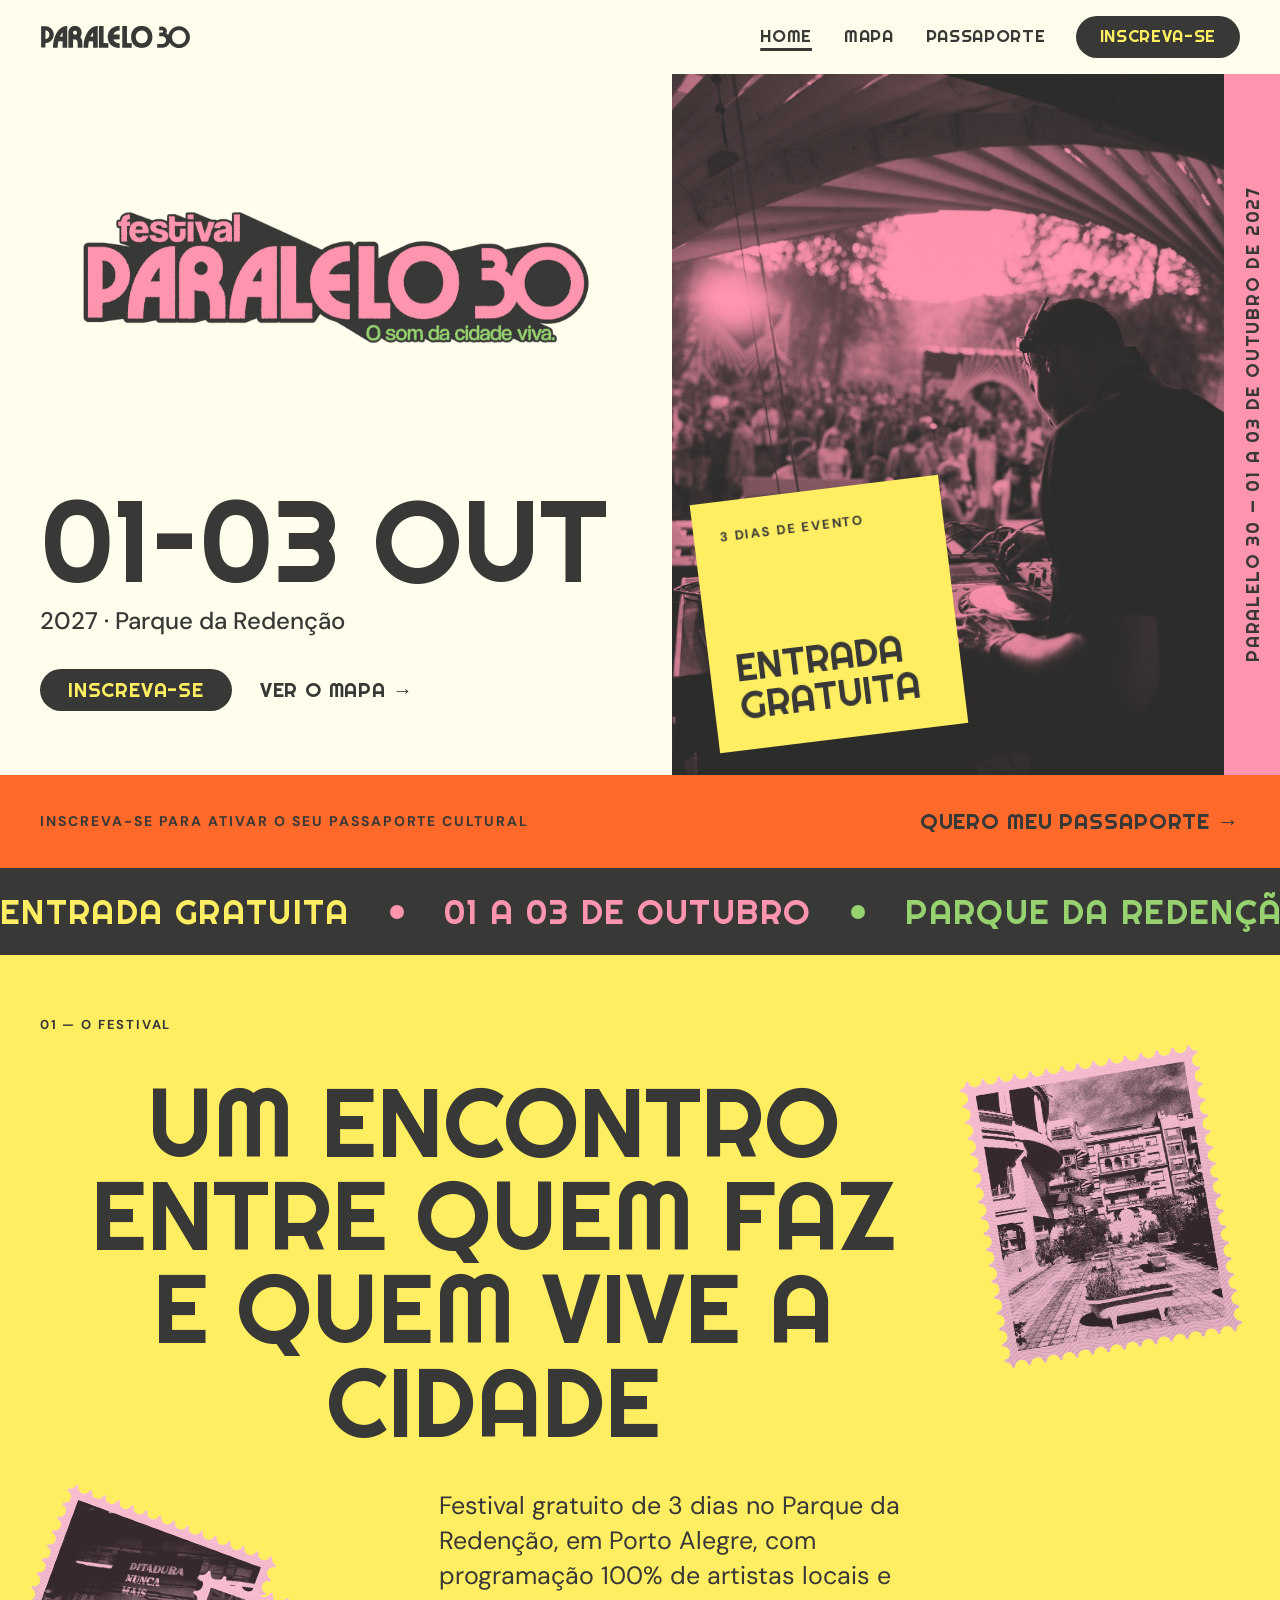
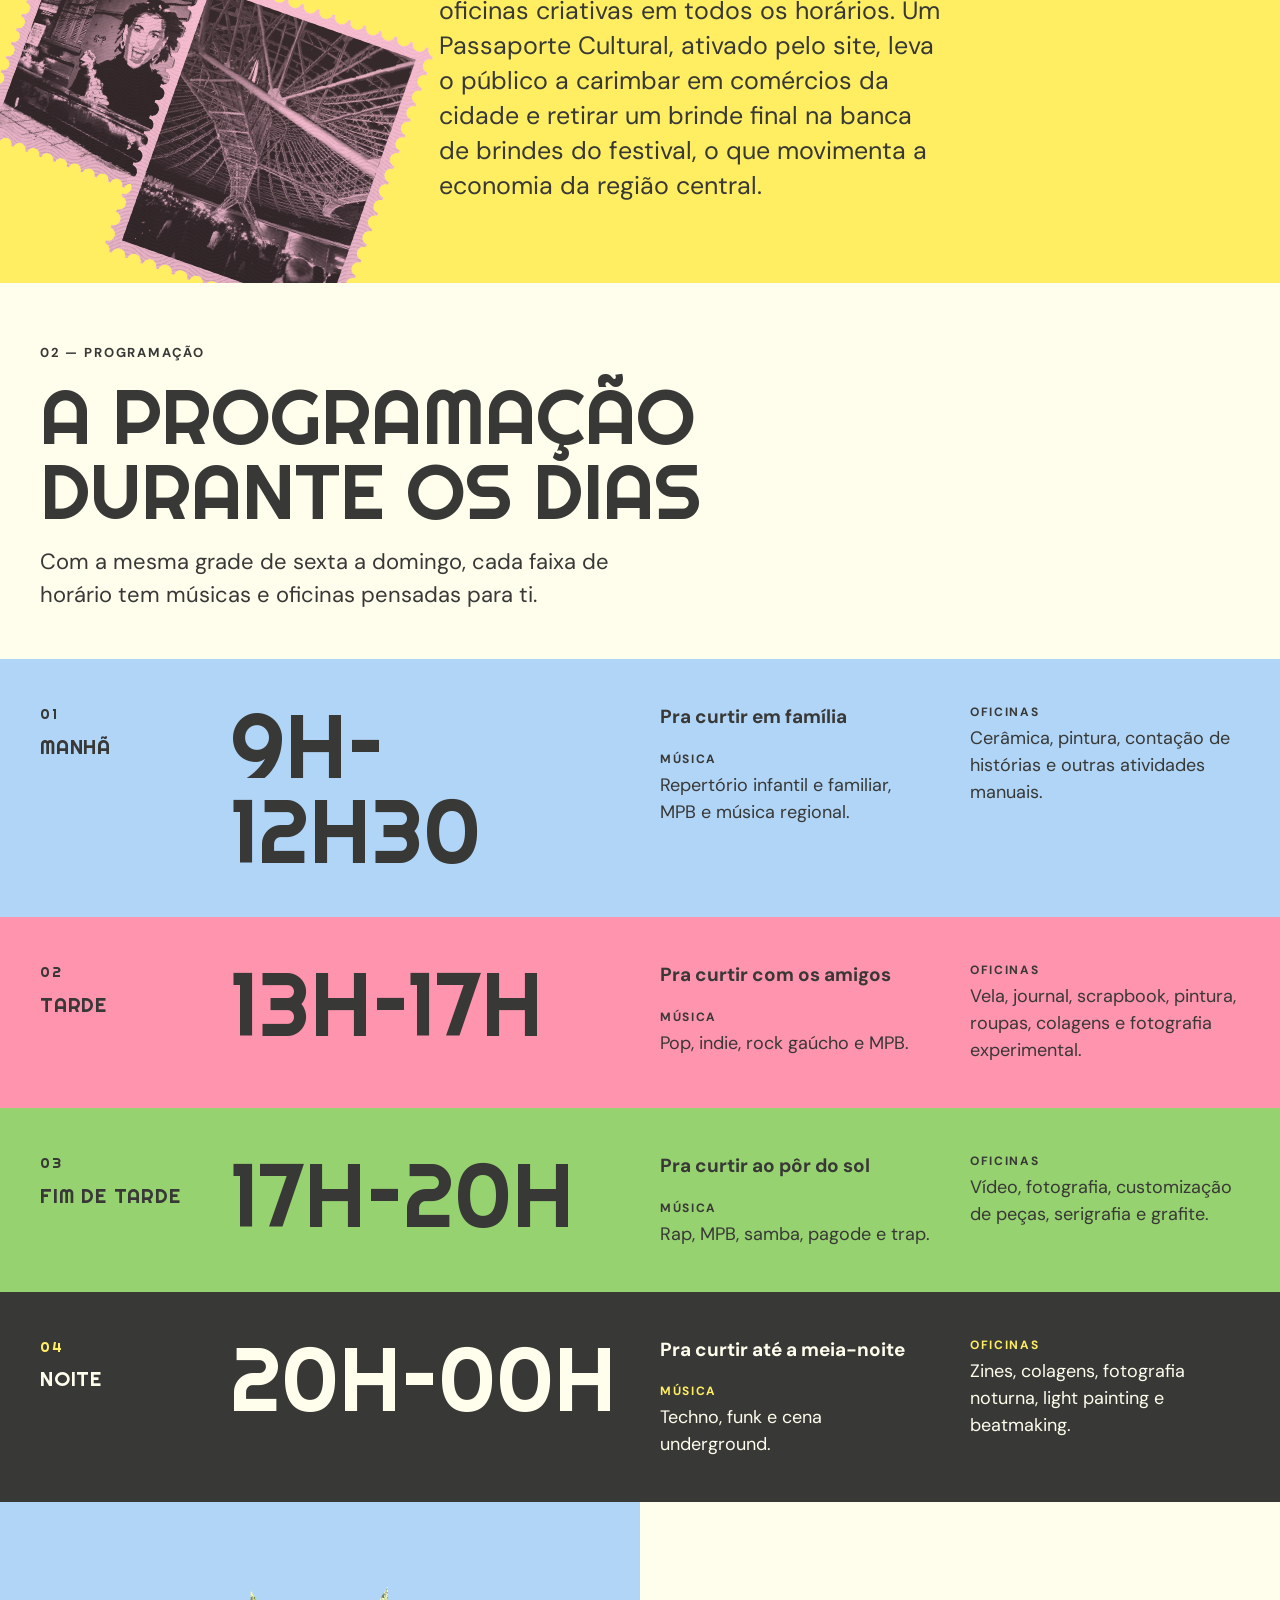
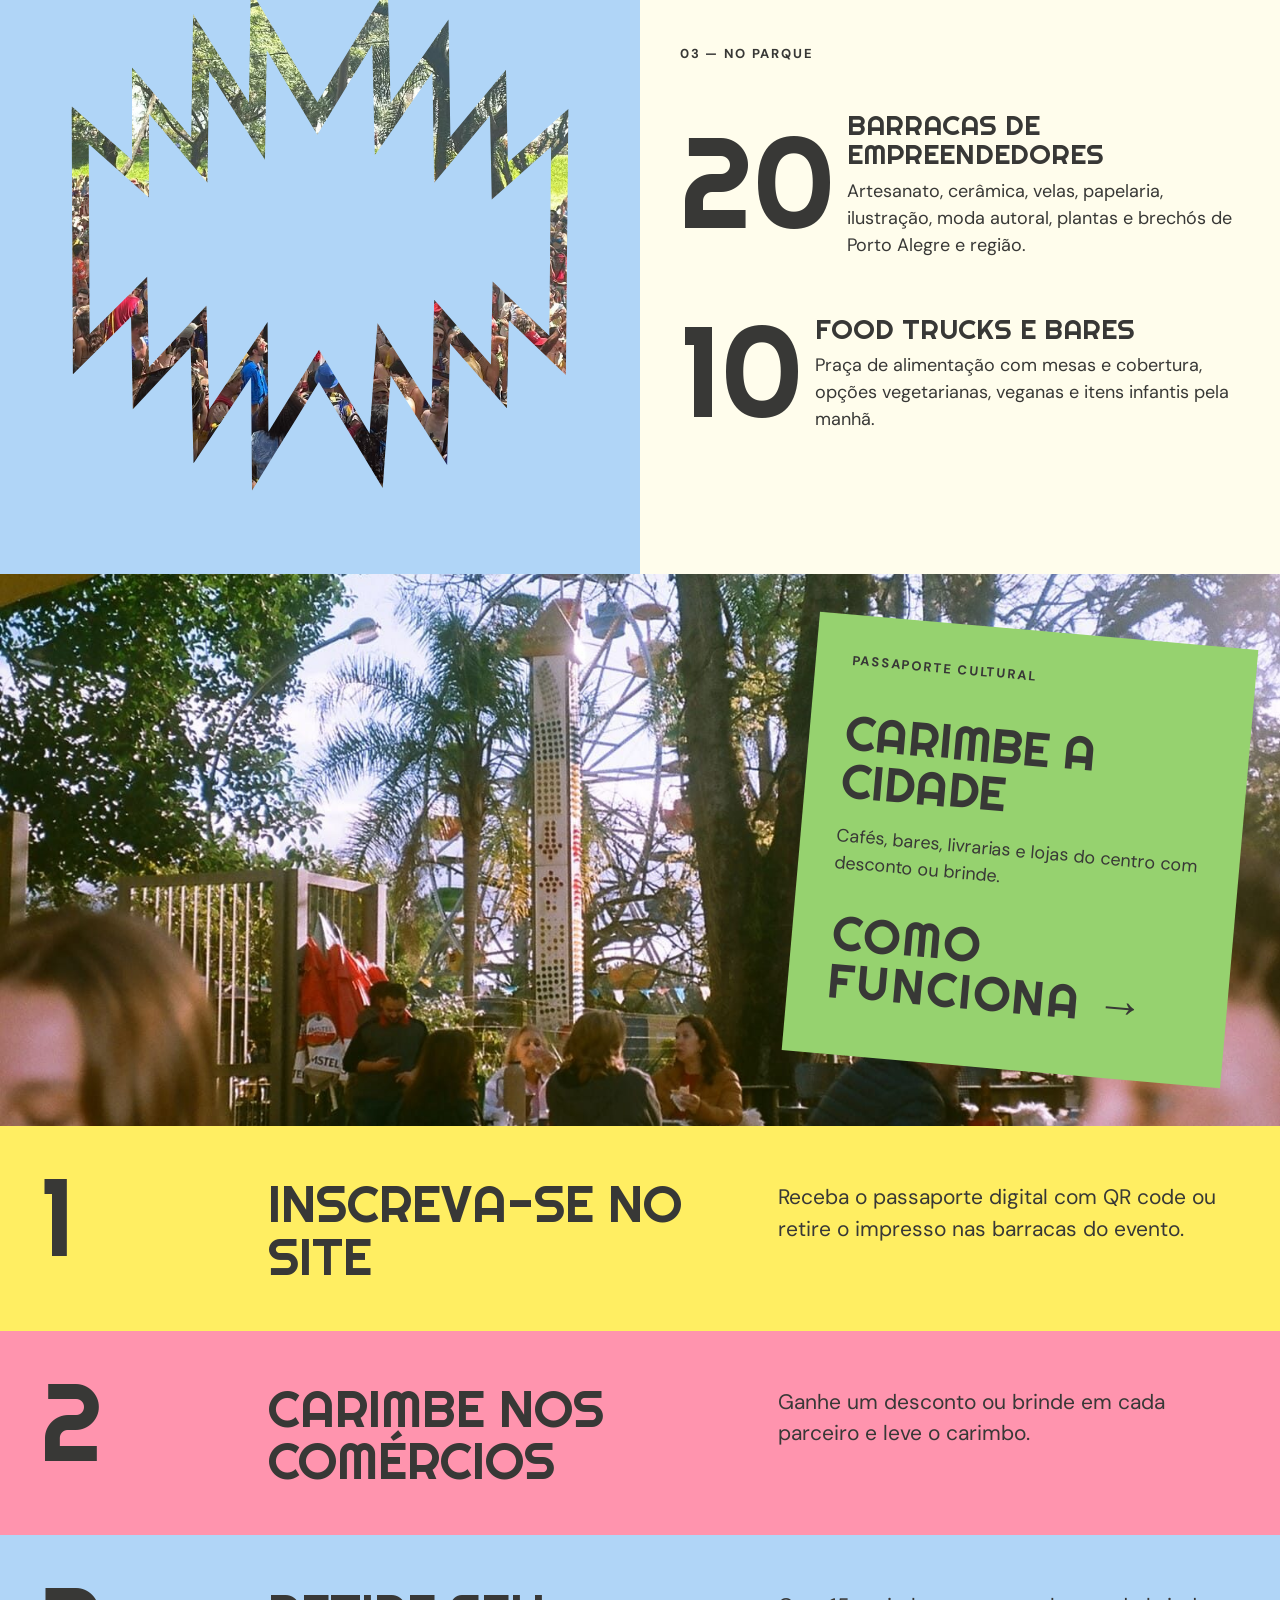
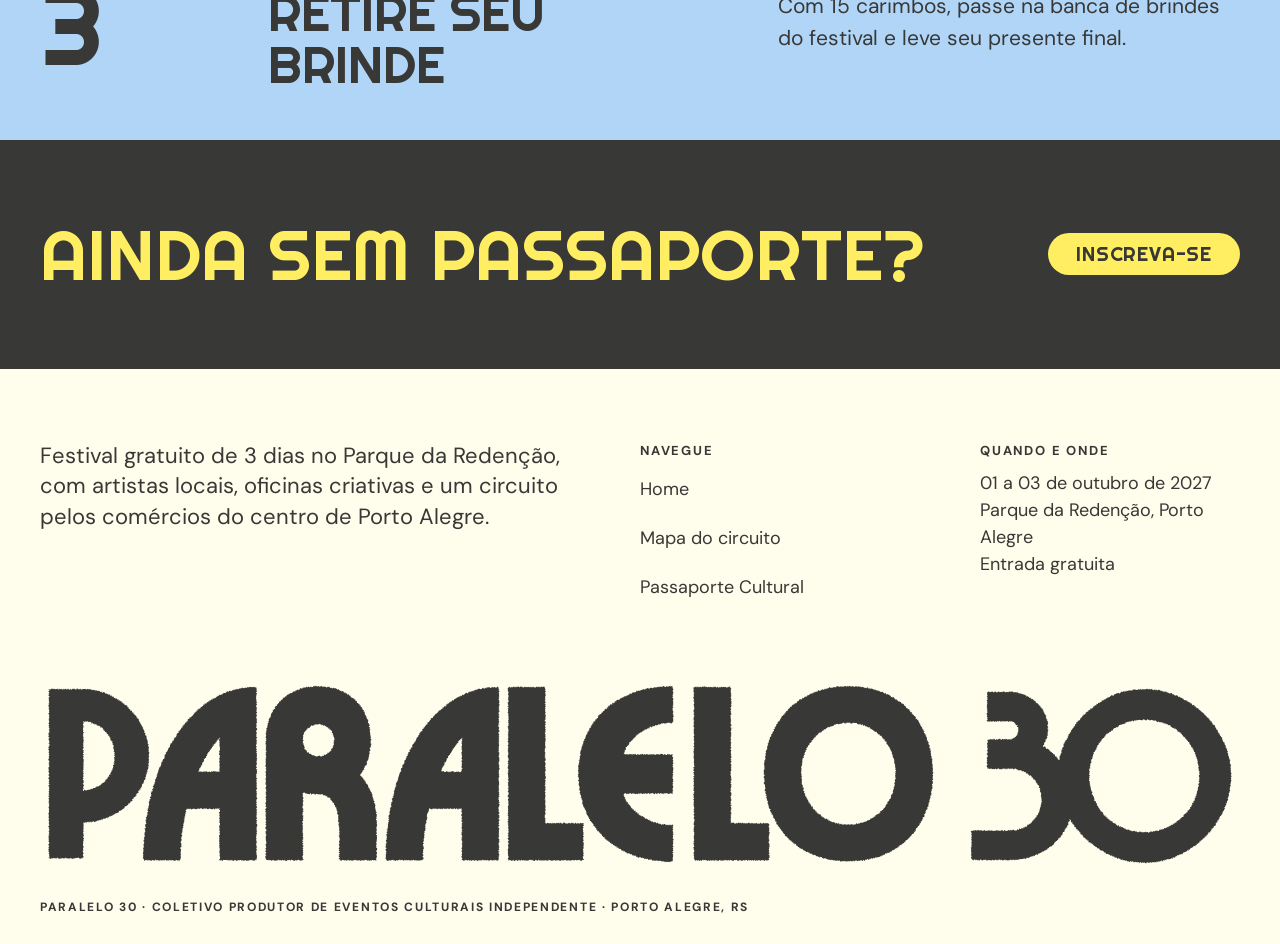
==== commit 5e27448c: "Troca imagem da hero da home" ====
--- a/index.html
+++ b/index.html
@@ -15,7 +15,7 @@
 <main>
 <section class="hero">
 <div class="hero-l">
-<img class="logo-hero in" src="assets/hero-logo.webp" alt="Festival Paralelo 30. O som da cidade viva.">
+<img class="logo-hero in" src="assets/hero-logo.png" alt="Festival Paralelo 30. O som da cidade viva.">
 <div class="col">
 <div><p class="date rt wipe d1">01–03 out</p><p class="where in d2">2027 · Parque da Redenção</p></div>
 <div class="btns in d3"><a class="btn dark rt" href="passaporte.html#inscricao">Inscreva-se</a><a class="lnk rt" href="mapa.html">Ver o mapa →</a></div>
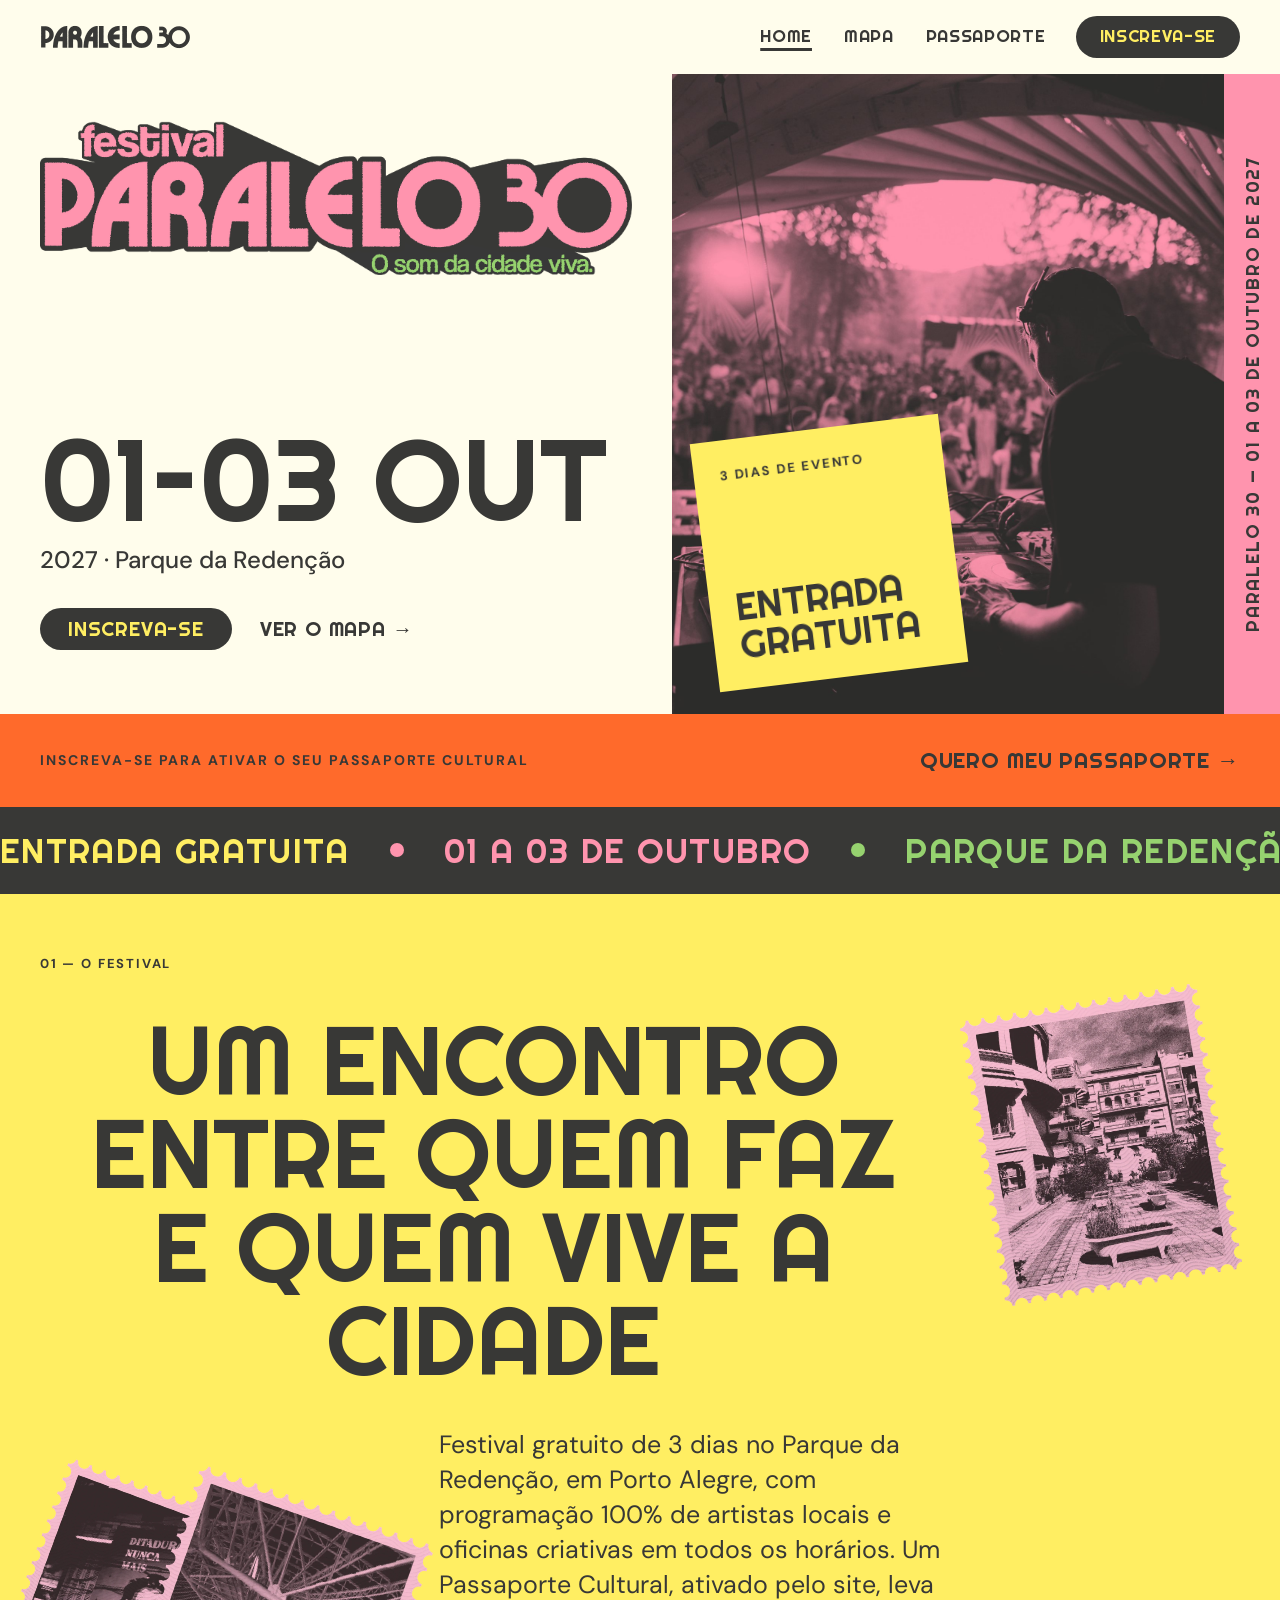
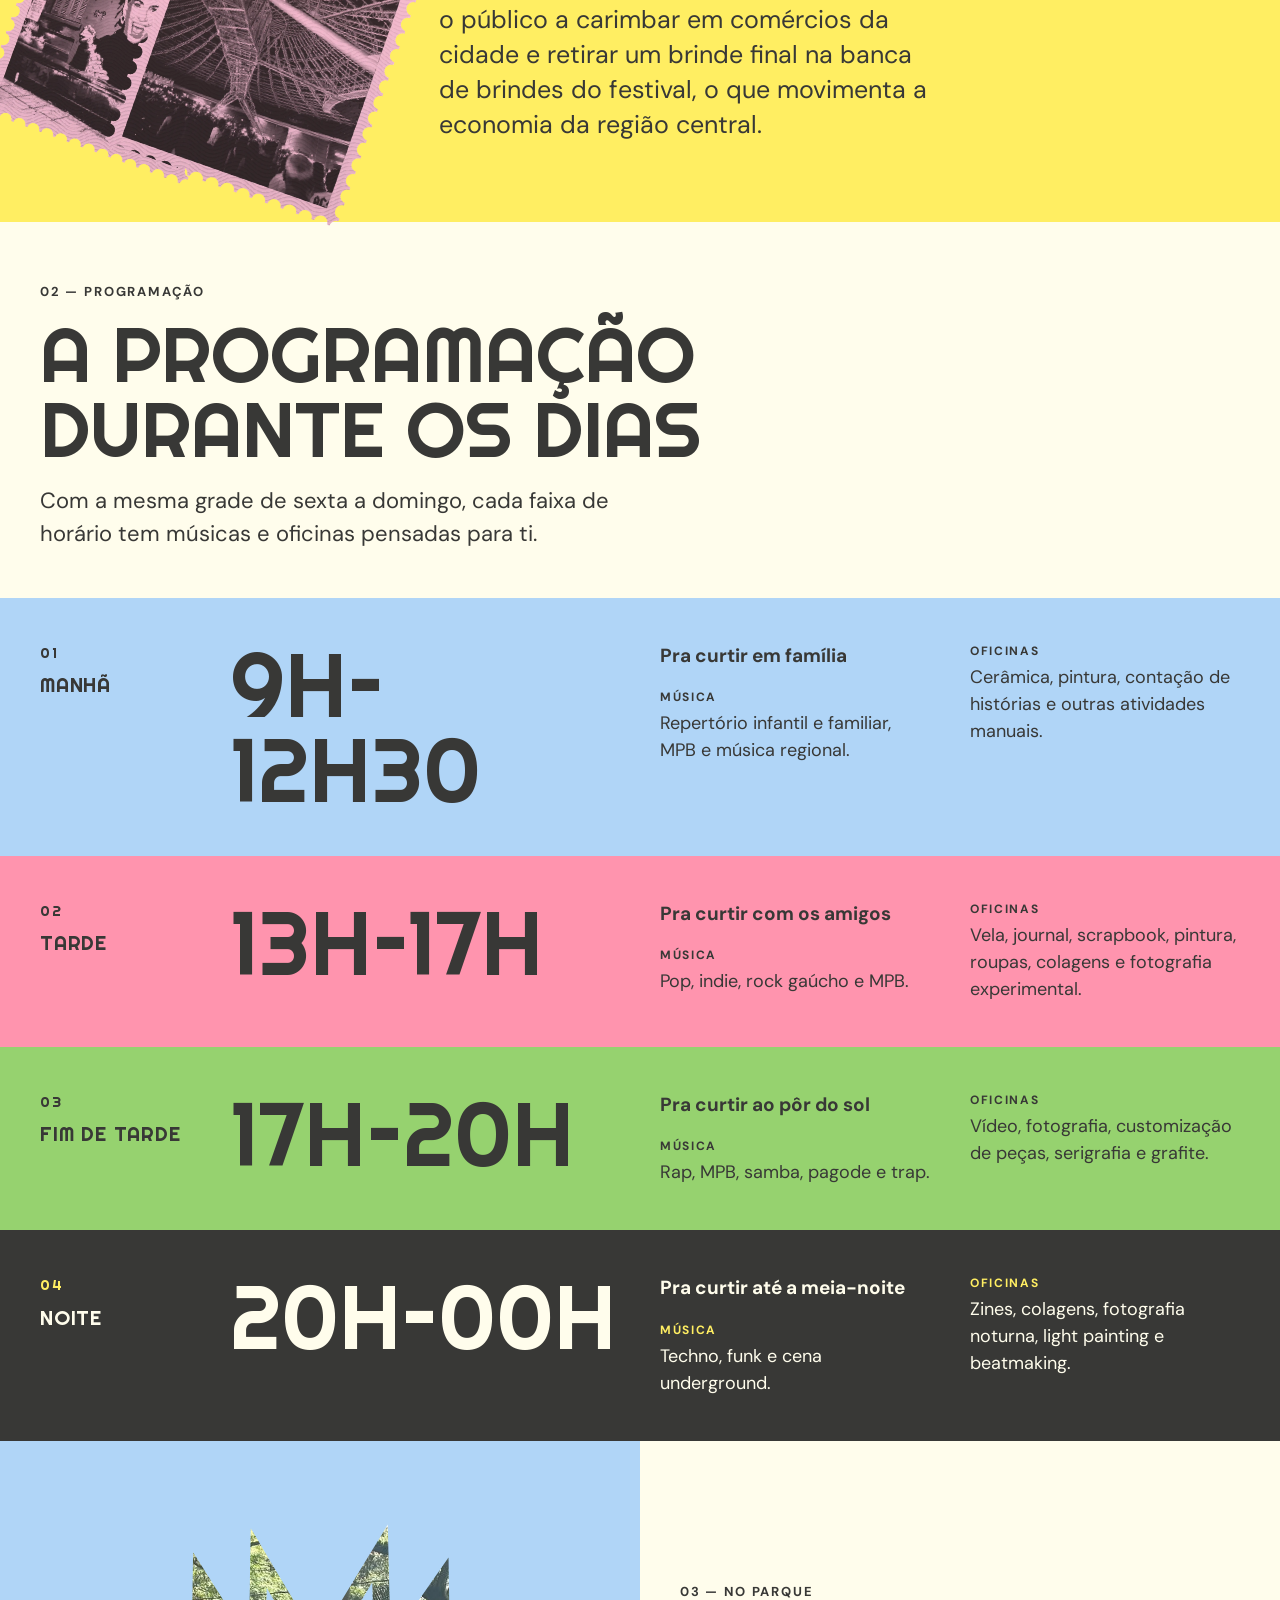
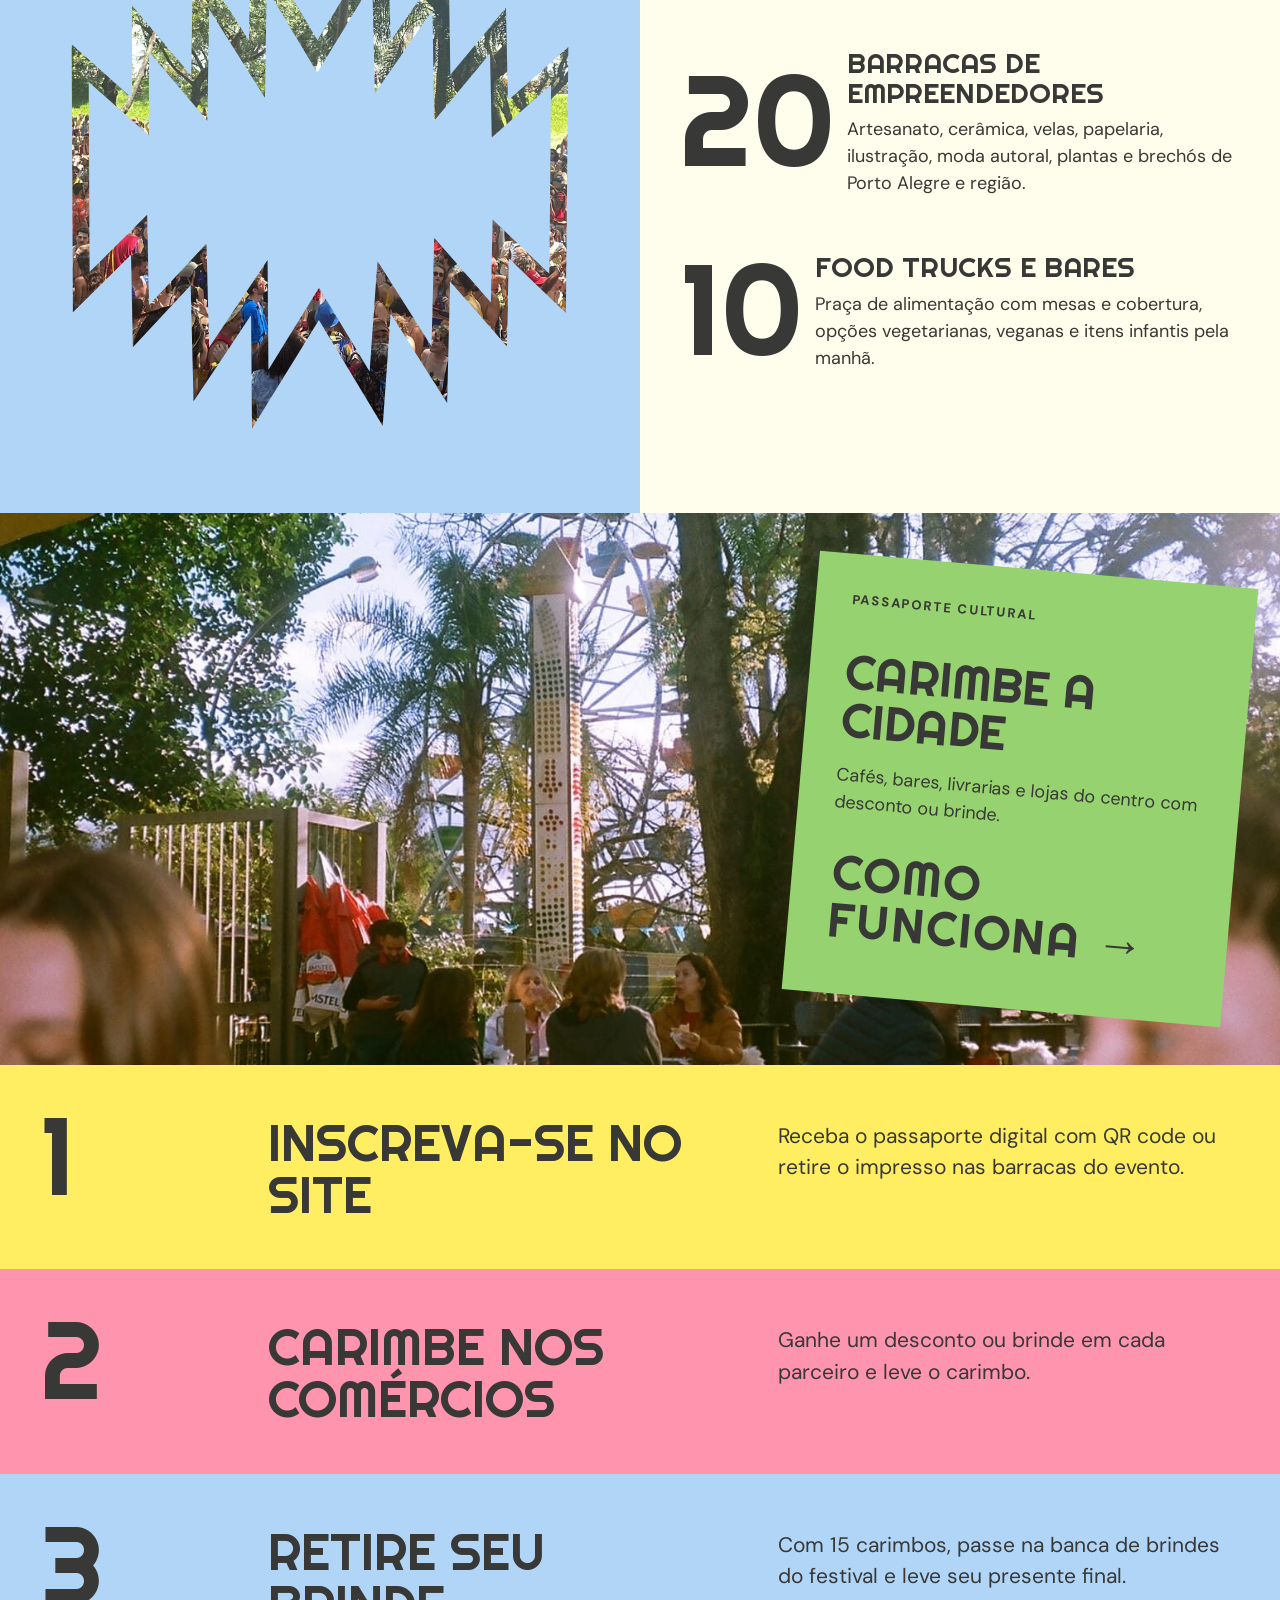
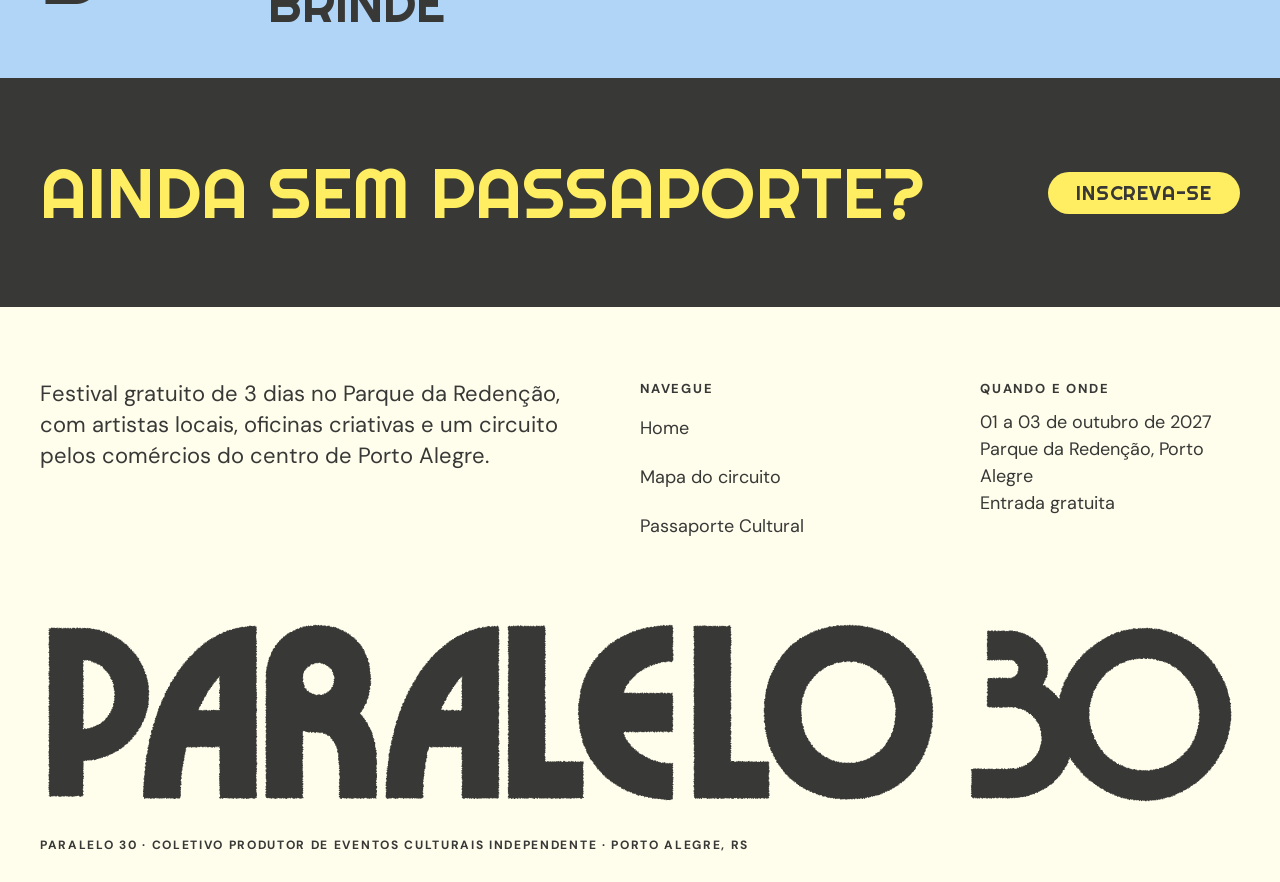
==== commit 7adcc2c0: "Ajusta site para mobile: header com menu hamburguer, faixas verticais viram tarja horizontal, titulo" ====
--- a/index.html
+++ b/index.html
@@ -10,7 +10,7 @@
 <body>
 <header class="top"><div class="top-in">
 <a class="logo" href="index.html" aria-label="Paralelo 30, página inicial"><img src="assets/logo-dark.svg" alt="Paralelo 30"></a>
-<nav aria-label="Principal"><a class="tab rt on" href="index.html" aria-current="page">Home</a><a class="tab rt" href="mapa.html">Mapa</a><a class="tab rt" href="passaporte.html">Passaporte</a><a class="btn dark rt" href="passaporte.html#inscricao">Inscreva-se</a></nav>
+<button class="menu-btn" type="button" aria-expanded="false" aria-controls="menu" aria-label="Abrir menu"><span></span><span></span><span></span></button><nav id="menu" aria-label="Principal"><a class="tab rt on" href="index.html" aria-current="page">Home</a><a class="tab rt" href="mapa.html">Mapa</a><a class="tab rt" href="passaporte.html">Passaporte</a><a class="btn dark rt" href="passaporte.html#inscricao">Inscreva-se</a></nav>
 </div></header>
 <main>
 <section class="hero">
@@ -90,5 +90,6 @@
 <div class="foot-logo"><img src="assets/logo-dark.svg" alt="Paralelo 30"></div>
 <div class="foot-bot"><p class="eyebrow">Paralelo 30 · coletivo produtor de eventos culturais independente · Porto Alegre, RS</p></div>
 </footer>
+<script src="app.js"></script>
 </body>
 </html>
--- a/style.css
+++ b/style.css
@@ -65,13 +65,13 @@
 .mq-g i{flex:none;width:14px;height:14px;border-radius:50%}
 
 /* 01 festival */
-.s01{position:relative;background:var(--y);overflow:hidden;padding:60px 0 80px;min-height:900px}
+.s01{position:relative;z-index:2;background:var(--y);overflow-x:clip;overflow-y:visible;padding:60px 0 80px;min-height:900px}
 .s01 .wrap{position:relative;z-index:2;display:flex;flex-direction:column;gap:40px;padding-right:26%}
 .s01 h2{font-size:clamp(44px,7.6vw,110px);line-height:.96;text-align:center;max-width:1308px;margin:0 auto}
 .s01 .txt{font-size:25px;line-height:1.4;max-width:760px;margin-left:44%}
 .st{position:absolute;height:auto;z-index:1}
-.st.mural{width:20%;max-width:290px;left:0;bottom:90px;transform:rotate(12deg)}
-.st.estrutura{width:22%;max-width:330px;left:10%;bottom:-30px;transform:rotate(12deg)}
+.st.mural{width:20%;max-width:290px;left:0;bottom:53px;rotate:12deg}
+.st.estrutura{width:22%;max-width:330px;left:10%;bottom:13px;rotate:12deg;z-index:3}
 .st.patio{width:22%;max-width:340px;right:3%;top:90px;z-index:1}
 .pop{transition:rotate .3s cubic-bezier(.34,1.56,.64,1),scale .3s cubic-bezier(.34,1.56,.64,1)}
 .pop:hover{rotate:-6deg;scale:1.07}
@@ -255,3 +255,153 @@
 .s01 .txt{margin-left:0}
 .st{opacity:.3}
 }
+@media (max-width:800px){
+.hero-l{flex-basis:auto;gap:32px;padding:32px 20px 40px}
+.hero-l .logo-hero{max-width:100%}
+.hero-r{min-height:420px}
+}
+
+/* ===== botao de menu: so aparece em mobile ===== */
+.menu-btn{display:none}
+.zs{display:none}
+
+/* ===== mobile (desktop inalterado) ===== */
+@media (max-width:640px){
+body{font-size:17px}
+.wrap{padding-left:20px;padding-right:20px}
+h1,h2,h3,.rt{overflow-wrap:normal;word-break:normal;hyphens:none}
+
+/* header */
+.top-in{padding:6px 20px;flex-wrap:nowrap;gap:8px}
+.top .logo{padding:10px 0}
+.top .logo img{height:22px}
+.menu-btn{display:flex;flex-direction:column;justify-content:center;align-items:center;gap:5px;width:44px;height:44px;margin-right:-10px;padding:0;border:0;background:transparent;color:var(--d);cursor:pointer}
+.menu-btn span{display:block;width:24px;height:3px;background:currentColor;border-radius:2px;transition:transform .25s,opacity .2s}
+.menu-btn[aria-expanded=true] span:nth-child(1){transform:translateY(8px) rotate(45deg)}
+.menu-btn[aria-expanded=true] span:nth-child(2){opacity:0}
+.menu-btn[aria-expanded=true] span:nth-child(3){transform:translateY(-8px) rotate(-45deg)}
+.top nav{display:none;position:absolute;top:100%;left:0;right:0;flex-direction:column;align-items:stretch;gap:0;padding:8px 20px 20px;background:var(--c);border-top:1px solid rgba(56,56,54,.2);box-shadow:0 12px 24px rgba(56,56,54,.18);max-height:calc(100vh - 60px);overflow-y:auto}
+.top.open nav{display:flex}
+.top .tab{display:flex;align-items:center;min-height:48px;padding:0 4px;font-size:20px;background:none}
+.top .tab:hover{transform:none;background:none}
+.top .btn{justify-content:center;height:48px;margin:12px 0 0;font-size:18px}
+.insc{scroll-margin-top:64px}
+
+/* botoes e links: toque 44px */
+.btn{height:44px}
+.lnk{min-height:44px;display:inline-flex;align-items:center}
+.foot-top .col a{padding:11px 0}
+.chips button,.cat-group button,.clear{height:44px}
+
+/* faixas verticais viram tarja horizontal */
+.hero,.pas-hero{flex-direction:column;flex-wrap:nowrap}
+.hero-l,.hero-r,.pas-hero .l,.pas-hero .r{flex:none;width:100%}
+.hero-r{min-height:0;height:min(92vw,60vh)}
+.pas-hero .r{min-height:0;height:520px}
+.vstrip{flex:none;width:100%;padding:14px 20px}
+.vtext{writing-mode:horizontal-tb;transform:none;white-space:normal;text-align:center}
+.vstrip span{font-size:15px;line-height:1.25;letter-spacing:.06em}
+
+/* home hero */
+.hero-l .date{font-size:clamp(44px,15vw,72px);line-height:.95}
+.hero-l .where{font-size:19px}
+.sq{left:20px;bottom:24px;width:clamp(150px,50vw,220px);height:clamp(150px,50vw,220px);padding:18px}
+.sq .rt{font-size:clamp(24px,7.5vw,32px)}
+.strip-o .wrap{padding-top:16px;padding-bottom:16px}
+.mq-g span.t{font-size:26px}
+.mq-box{padding:14px 0}
+
+/* 01 */
+.s01{padding:48px 0 72px;min-height:0}
+.s01 .wrap{padding-right:20px;gap:28px}
+.s01 h2{font-size:clamp(28px,8.2vw,40px);line-height:1.02}
+.s01 .txt{font-size:19px}
+.h-xl{font-size:clamp(32px,9.5vw,44px);line-height:1}
+
+/* programacao */
+.prog-h{padding:48px 20px 36px}
+.prog-h p.lead,.trilhas-h p.lead{font-size:19px}
+.row{padding:32px 20px;gap:14px}
+.row .n,.row h3,.row .c1,.row .c2{flex:1 1 100%}
+.row h3{font-size:clamp(36px,11.5vw,48px)}
+
+/* parque */
+.parque .l{padding:40px 20px}
+.parque .r{padding:40px 20px;gap:28px}
+.parque .stats{gap:36px}
+.stat .big{font-size:clamp(56px,17vw,72px)}
+.stat .t{flex:1 1 0;min-width:0}
+.stat .t .rt{font-size:22px}
+.stat .t p{font-size:17px}
+
+/* banner */
+.banner{min-height:0}
+.banner .card{margin:40px auto;width:calc(100% - 56px);aspect-ratio:auto;padding:24px;gap:24px}
+.banner .card .rt{font-size:clamp(28px,8.5vw,36px)}
+
+/* passos e cta */
+.step .in-w{padding:32px 20px 36px;gap:12px 20px}
+.step .no,.step .no[style]{flex:0 0 100%;font-size:72px!important}
+.step h3{flex:1 1 100%;font-size:clamp(28px,8.5vw,36px);padding-top:0}
+.step p.d{flex:1 1 100%;font-size:18px;padding-top:0}
+.cta{padding:56px 20px}
+.cta h2{flex:1 1 100%;font-size:clamp(30px,9vw,40px)}
+
+/* footer */
+.foot{padding-top:48px}
+.foot-top{padding:0 20px 40px;gap:28px}
+.foot-top .about{font-size:18px}
+.foot-top .col{flex:1 1 100%}
+.foot-logo{padding:0 20px 16px}
+.foot-bot{padding:0 20px 24px}
+
+/* mapa */
+.mapa-hero .mid{width:100%}
+.pin{font-size:clamp(8px,2.5vw,11px);height:clamp(20px,6vw,26px);padding:0 clamp(6px,2.2vw,10px);letter-spacing:.03em}
+.zone{font-size:clamp(8px,2.5vw,11px);height:clamp(20px,6vw,26px);padding:0 clamp(6px,2.2vw,10px);letter-spacing:.03em}
+.zone::after{content:"";position:absolute;inset:-10px -4px}
+.zf{display:none}.zs{display:inline}
+.bar-y{padding:12px 0 6px;flex-direction:column;flex-wrap:nowrap;align-items:stretch;gap:0}
+.bar-y p{padding:0 20px;font-size:18px}
+.chips{flex-wrap:nowrap;overflow-x:auto;gap:4px;padding:0 20px;scroll-snap-type:x proximity;scroll-padding:0 20px;scrollbar-width:none;-webkit-overflow-scrolling:touch}
+.chips::-webkit-scrollbar,.cat-group::-webkit-scrollbar{display:none}
+.chips button{flex:none;scroll-snap-align:start;padding:0 12px}
+.bar-d{padding:14px 20px}
+.list-h{padding:56px 20px 28px}
+.list-h .cnt{font-size:22px}
+.list-b{padding:0 20px 56px}
+.filters{margin-bottom:20px}
+.filters input{flex:1 1 100%;max-width:none;font-size:16px}
+.cat-group{flex:1 1 100%;flex-wrap:nowrap;overflow-x:auto;margin:0 -20px;padding:0 20px;scroll-snap-type:x proximity;scroll-padding:0 20px;scrollbar-width:none}
+.cat-group button{flex:none;scroll-snap-align:start}
+.place{padding:20px 0;gap:6px 20px}
+.place:hover{translate:none}
+.place .k,.place h3,.place .t,.place .b{flex:1 1 100%}
+.place h3{font-size:clamp(26px,7.5vw,32px)}
+.trilhas-h{padding:56px 20px 36px}
+.trilha{flex:1 1 100%;padding:36px 20px 40px}
+.trilha .let{font-size:96px}
+.trilha h3{font-size:28px}
+.trilha ol{font-size:18px}
+
+/* passaporte */
+.pas-hero .l{padding:36px 20px 44px;gap:32px}
+.pas-hero h1{font-size:clamp(44px,16.5vw,72px);line-height:.92}
+.pas-hero .col p{font-size:19px}
+.pcard{left:20px;bottom:28px;width:calc(100% - 56px);max-width:340px;padding:20px}
+.sel{grid-template-columns:repeat(5,1fr);gap:6px}
+.sel div{width:100%;height:auto;aspect-ratio:1}
+.sel .off{font-size:14px}
+.sel svg{width:60%;height:60%}
+.pas-info .ph{flex:1 1 100%;min-height:260px}
+.pas-info .tx{flex:1 1 100%;padding:40px 20px;gap:28px}
+.pas-info .tx .rt{font-size:28px}
+.pas-info .tx p.b{font-size:18px}
+.insc-in{padding:56px 20px 64px;gap:36px}
+.insc .info,.insc .fm{flex:1 1 100%}
+.insc .info h2{font-size:clamp(34px,11vw,48px)}
+.insc .info .lg{font-size:19px}
+.fld input{font-size:20px}
+.ok h3{font-size:34px}
+.ok p{font-size:18px}
+}
